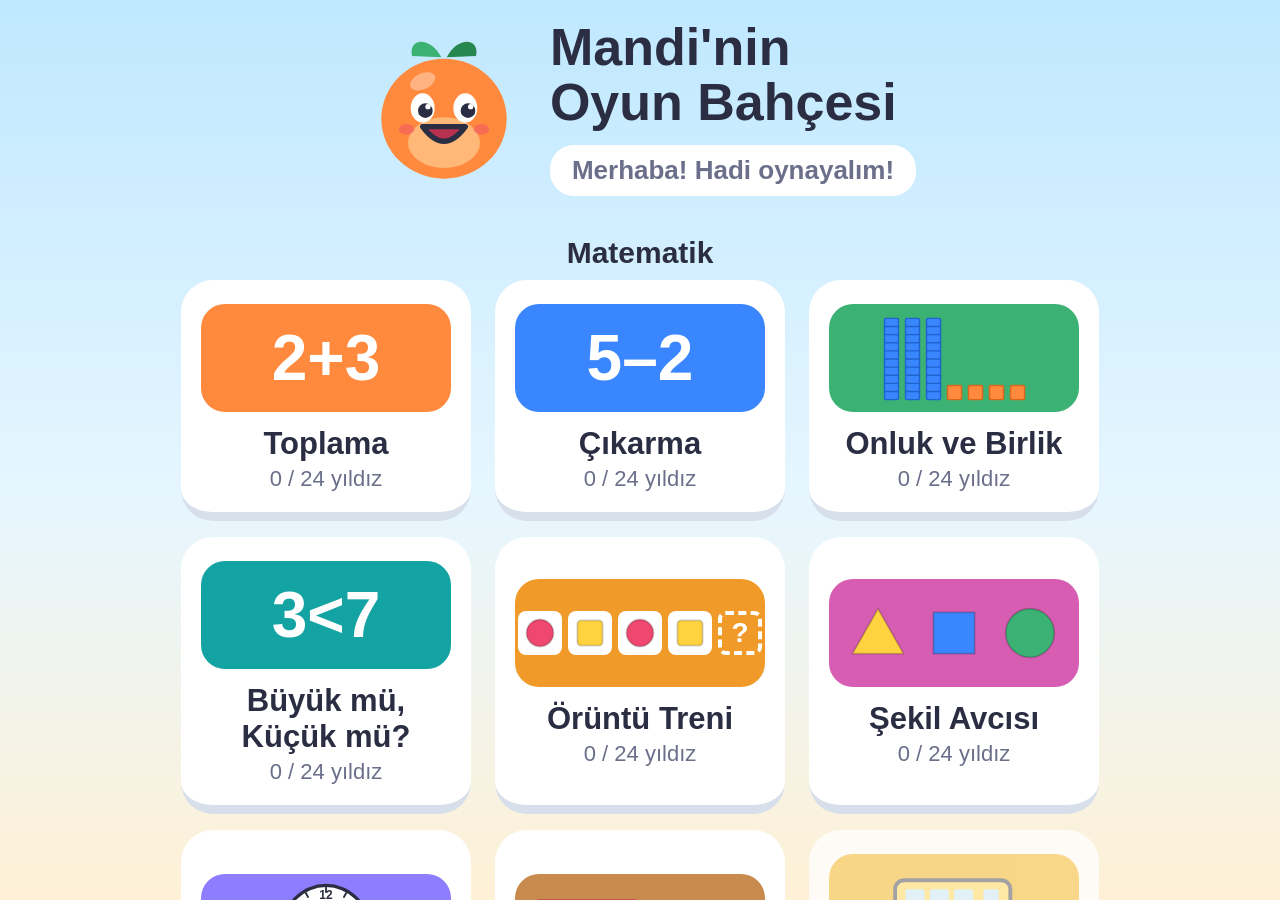
==== public/index.html @ 903254f0 "Mandi Otobüsü (bus.js, sonradan yüklenir): sürüş, bilet parası, yolcu sayma, para üstü; Bakkal 12 yı" ====
<!doctype html>
<html lang="tr" manifest="offline.appcache">
<head>
<meta charset="utf-8">
<script>
/* AppCache olaylarını en baştan kaydet (eski iPad/Android teşhisi için) */
(function () {
  var log = window.__acLog = [];
  var ac = window.applicationCache;
  if (!ac || !ac.addEventListener) return;
  var names = ['checking', 'noupdate', 'downloading', 'progress', 'cached', 'updateready', 'obsolete', 'error'];
  for (var i = 0; i < names.length; i++) {
    (function (n) {
      ac.addEventListener(n, function (e) {
        var last = log[log.length - 1];
        if (n === 'progress') {
          var t = 'progress ' + (e && e.loaded != null ? e.loaded + '/' + e.total : '');
          if (last && last.indexOf('progress') === 0) log[log.length - 1] = t; else log.push(t);
        } else {
          log.push(n + (n === 'error' && e && e.reason ? '(' + e.reason + ')' : ''));
        }
      });
    })(names[i]);
  }
})();
</script>
<meta name="viewport" content="width=device-width, initial-scale=1, maximum-scale=1, user-scalable=no">
<meta name="theme-color" content="#ff8a3d">
<meta name="mobile-web-app-capable" content="yes">
<title>Mandi'nin Oyun Bahçesi – 1. Sınıf Eğitici Oyunlar: Toplama, Çıkarma, Saat, Hece, Trafik</title>
<meta name="description" content="1. sınıf çocuklar için ücretsiz, reklamsız eğitici oyunlar: toplama, çıkarma, onluk ve birlik, sayı karşılaştırma, örüntüler, geometrik şekiller, saat, paralarımız, Hece Treni ile heceleme ve Trafik Kahramanı ile trafik güvenliği. Bir kez açın, internetsiz oynayın.">
<meta name="robots" content="index, follow, max-image-preview:large">
<link rel="canonical" href="https://mandi.etka.org/">
<link rel="manifest" href="manifest.json">
<link rel="icon" href="icons/icon-192.png">
<link rel="apple-touch-icon" href="icons/icon-192.png">
<meta name="apple-mobile-web-app-capable" content="yes">
<meta name="apple-mobile-web-app-title" content="Mandi">
<meta name="apple-mobile-web-app-status-bar-style" content="default">
<link rel="alternate" type="text/plain" title="LLM özeti" href="https://mandi.etka.org/llms.txt">

<meta property="og:type" content="website">
<meta property="og:locale" content="tr_TR">
<meta property="og:site_name" content="Mandi'nin Oyun Bahçesi">
<meta property="og:title" content="1. Sınıf Eğitici Oyunlar – Mandi'nin Oyun Bahçesi">
<meta property="og:description" content="Çocuklar nesneleri sayarak, onluk çubuklarla, saat ibrelerini çevirerek ve trene hece dizerek matematik, okuma ve trafik kurallarını öğreniyor. Ücretsiz, reklamsız, internetsiz.">
<meta property="og:url" content="https://mandi.etka.org/">
<meta property="og:image" content="https://mandi.etka.org/og.jpg">
<meta property="og:image:width" content="1200">
<meta property="og:image:height" content="630">
<meta property="og:image:alt" content="Mandi adlı mandalina karakteriyle toplama oyunu ekranı">
<meta name="twitter:card" content="summary_large_image">

<script type="application/ld+json">
{
  "@context": "https://schema.org",
  "@type": ["WebApplication", "LearningResource"],
  "name": "Mandi'nin Oyun Bahçesi – 1. Sınıf Eğitici Oyunlar",
  "alternateName": ["Mandi Toplama Oyunu", "Mandi Çıkarma Oyunu", "Mandi Onluk ve Birlik Oyunu", "Mandi Saat Okuma Oyunu", "Büyük mü Küçük mü", "Örüntü Treni", "Şekil Avcısı", "Bakkal Mandi", "Mandi Otobüsü", "Hece Treni", "Trafik Kahramanı"],
  "url": "https://mandi.etka.org/",
  "image": "https://mandi.etka.org/og.jpg",
  "description": "1. sınıf çocuklar için ücretsiz, reklamsız ve internetsiz çalışan eğitici oyunlar. Matematikte her biri 8 seviyeli sekiz oyun: 20'ye kadar toplama, 20'ye kadar onluk bozmadan çıkarma, 100'e kadar onluk ve birlik (basamak değeri), sayı karşılaştırma (çok-az, büyük-küçük, >, <, =), örüntüler ve ritmik sayma, geometrik şekiller (üçgen, kare, dikdörtgen, daire), tam/yarım saat okuma ve paralarımız (20 liraya kadar sayma, ödeme, para üstü): nesnelerle sayma, sayı doğrusu, onluk kutu, onluk çubukları, akrep ve yelkovanı çevirerek saat kurma. Türkçede Hece Treni: heceleri vagonlara dizerek kelime kurma, eksik heceyi bulma, hece sayma ve okuduğunu resimle eşleştirme. Mandi Otobüsü: otobüsü durağa sürüp bilet parası toplama, yolcu sayma ve para üstü verme. Hayat Bilgisinde Trafik Kahramanı: trafik ve yaya ışıkları, yaya geçidi, kaldırım, emniyet kemeri, kask ve trafik levhaları.",
  "inLanguage": "tr",
  "applicationCategory": "EducationalApplication",
  "applicationSubCategory": "Matematik",
  "operatingSystem": "Android, iOS, Windows, macOS, Linux (web tarayıcısı)",
  "browserRequirements": "Yeni cihazların neredeyse tamamında çalışır. Denenen eski cihazlar: iPad 3 (iOS 9.3.5 Safari, internetsiz dahil), Samsung Galaxy Tab 3 Lite (Android 4.2 Chrome)",
  "isAccessibleForFree": true,
  "offers": { "@type": "Offer", "price": "0", "priceCurrency": "TRY" },
  "learningResourceType": "Eğitsel oyun",
  "educationalLevel": "İlkokul 1. sınıf",
  "typicalAgeRange": "6-9",
  "teaches": ["Toplama işlemi", "20'ye kadar toplama", "Sayı doğrusunda toplama", "Onluk kutu ile toplama", "Eksik toplananı bulma", "Çıkarma işlemi", "20'ye kadar onluk bozmadan çıkarma", "Sayı doğrusunda geriye sayarak çıkarma", "Eksik çıkanı bulma", "100'e kadar sayılar", "Onluk ve birlik (basamak değeri)", "Onluk çubukları ve birlik küpleriyle sayı oluşturma", "Çokluk ve azlık karşılaştırma", "Büyük, küçük, eşit işaretleri (>, <, =)", "100'e kadar sayıları karşılaştırma", "Renk ve şekil örüntüleri", "Ritmik sayma (2'şer, 5'er, 10'ar)", "Sayı örüntüleri", "Üçgen, kare, dikdörtgen ve daireyi tanıma", "Köşe ve kenar sayma", "Nesnelerin şekillerini tanıma", "Paralarımızı tanıma ve sayma", "Alışverişte tam para ödeme", "Para üstü hesaplama", "Para üstünü sayarak verme", "Binen ve inen yolcularla toplama ve çıkarma", "Tam ve yarım saatleri okuma", "Akrep ve yelkovanla saat kurma", "Dijital ve analog saati eşleştirme", "Heceleme", "Hecelerden kelime oluşturma", "Kelimedeki hece sayısını bulma", "Okuduğunu resimle eşleştirme", "Trafik ışıklarının anlamı", "Yaya ışığı ve yaya geçidi", "Güvenli karşıya geçme (sola, sağa, sola bakma)", "Emniyet kemeri ve arka koltuk", "Bisiklette kask kullanımı", "Temel trafik levhaları"],
  "audience": { "@type": "EducationalAudience", "educationalRole": "student" },
  "featureList": ["İnternet olmadan çalışır", "Reklam yok", "Hesap ve kişisel veri gerekmez", "On oyunda 8'er seviye, yıldız ödülleri", "Nesnelere dokunarak sayma"]
}
</script>

<link rel="stylesheet" href="style.css">
</head>
<body>

<!-- Ortak SVG sembolleri -->
<svg width="0" height="0" style="position:absolute" aria-hidden="true">
  <defs>
    <symbol id="i-apple" viewBox="0 0 40 40">
      <path d="M20 11C12 5 2 10 4 22c2 12 10 16 16 13 6 3 14-1 16-13 2-12-8-17-16-11z" fill="currentColor"/>
      <path d="M20 11l2-8" stroke="#6b4226" stroke-width="2.6" stroke-linecap="round" fill="none"/>
      <path d="M22 6c4-4 9-3 10-1-4 3-8 3-10 1z" fill="#3bb273"/>
      <ellipse cx="12" cy="18" rx="3" ry="5" fill="#fff" opacity=".4"/>
    </symbol>
    <symbol id="i-star" viewBox="0 0 40 40">
      <path d="M20 3l5 11 12 1.5-9 8.5 2.5 12L20 30l-10.5 6 2.5-12-9-8.5L15 14z" fill="currentColor" stroke="rgba(0,0,0,.12)" stroke-width="1.5" stroke-linejoin="round"/>
      <ellipse cx="15" cy="17" rx="2.5" ry="4" fill="#fff" opacity=".45"/>
    </symbol>
    <symbol id="i-balloon" viewBox="0 0 40 40">
      <path d="M20 2C11 2 6 9 6 16c0 9 8 15 14 16 6-1 14-7 14-16 0-7-5-14-14-14z" fill="currentColor"/>
      <path d="M18 32l2 3 2-3z" fill="currentColor"/>
      <path d="M20 35c-2 2 2 3 0 5" stroke="#7a7a8c" stroke-width="1.5" fill="none"/>
      <ellipse cx="13" cy="12" rx="3" ry="5" fill="#fff" opacity=".45"/>
    </symbol>
    <symbol id="i-lock" viewBox="0 0 40 40">
      <rect x="9" y="18" width="22" height="17" rx="4" fill="currentColor"/>
      <path d="M14 18v-5a6 6 0 0 1 12 0v5" stroke="currentColor" stroke-width="4" fill="none"/>
    </symbol>
    <symbol id="i-back" viewBox="0 0 40 40">
      <path d="M24 9L12 20l12 11" stroke="currentColor" stroke-width="5" stroke-linecap="round" stroke-linejoin="round" fill="none"/>
    </symbol>
    <symbol id="i-sound" viewBox="0 0 40 40">
      <path d="M7 15h6l9-7v24l-9-7H7z" fill="currentColor"/>
      <path class="waves" d="M27 14c3 3 3 9 0 12M31 10c5 5 5 15 0 20" stroke="currentColor" stroke-width="3" stroke-linecap="round" fill="none"/>
    </symbol>
    <symbol id="i-rod" viewBox="0 0 24 120">
      <rect x="1" y="1" width="22" height="118" rx="3" fill="#1f63cf"/>
      <g fill="#3a86ff">
        <rect x="3" y="3" width="18" height="9.6" rx="1.5"/><rect x="3" y="14.6" width="18" height="9.6" rx="1.5"/>
        <rect x="3" y="26.2" width="18" height="9.6" rx="1.5"/><rect x="3" y="37.8" width="18" height="9.6" rx="1.5"/>
        <rect x="3" y="49.4" width="18" height="9.6" rx="1.5"/><rect x="3" y="61" width="18" height="9.6" rx="1.5"/>
        <rect x="3" y="72.6" width="18" height="9.6" rx="1.5"/><rect x="3" y="84.2" width="18" height="9.6" rx="1.5"/>
        <rect x="3" y="95.8" width="18" height="9.6" rx="1.5"/><rect x="3" y="107.4" width="18" height="9.6" rx="1.5"/>
      </g>
    </symbol>
    <symbol id="i-cube" viewBox="0 0 24 24">
      <rect x="1" y="1" width="22" height="22" rx="3" fill="#d9661c"/>
      <rect x="3" y="3" width="18" height="18" rx="2" fill="#ff8a3d"/>
    </symbol>
    <symbol id="i-frog" viewBox="0 0 40 40">
      <ellipse cx="20" cy="25" rx="15" ry="12" fill="#3bb273"/>
      <circle cx="12" cy="13" r="6" fill="#3bb273"/><circle cx="28" cy="13" r="6" fill="#3bb273"/>
      <circle cx="12" cy="13" r="3.6" fill="#fff"/><circle cx="28" cy="13" r="3.6" fill="#fff"/>
      <circle cx="13" cy="14" r="1.8" fill="#2b2d42"/><circle cx="29" cy="14" r="1.8" fill="#2b2d42"/>
      <path d="M13 27q7 5 14 0" stroke="#1f6e45" stroke-width="2.2" fill="none" stroke-linecap="round"/>
      <ellipse cx="20" cy="31" rx="9" ry="4" fill="#8be0ae"/>
    </symbol>
  </defs>
</svg>

<div id="app">

  <!-- ANA SAYFA -->
  <section id="s-home" class="screen">
    <div class="home-inner">
    <div class="home-top">
      <div class="home-mascot" id="home-mascot"></div>
      <div class="home-title">
        <h1>Mandi'nin<br>Oyun Bahçesi</h1>
        <p class="bubble-lite" id="home-hello">Merhaba! Hadi oynayalım!</p>
      </div>
    </div>
    <div id="subjects"></div>
    <footer class="home-foot">
      <p class="offline" id="offline-status"></p>
      <button class="parent-link" data-go="about">Ebeveyn ve öğretmenler için</button>
      <button class="ver" id="ver" aria-label="Sürüm ve güncelleme"></button>
    </footer>
    </div>
  </section>

  <!-- EBEVEYN VE ÖĞRETMENLER İÇİN (arama motorları da bu metni okur) -->
  <section id="s-about" class="screen">
    <header class="bar">
      <button class="icon-btn" data-go="home" aria-label="Geri"><svg><use xlink:href="#i-back"/></svg></button>
      <h2>Ebeveyn ve öğretmenler için</h2>
      <span class="bar-space"></span>
    </header>
    <div class="about">
      <article>
        <h2>1. sınıf için eğitici oyunlar: ücretsiz, reklamsız, internetsiz</h2>
        <p><strong>Mandi'nin Oyun Bahçesi</strong>, 6-9 yaş çocuklar için öğrenmeyi oyunlaştıran bir oyun bahçesidir. Matematik bölümündeki sekiz oyun 1. sınıfın temel konularını adım adım çalıştırır: 20'ye kadar <strong>toplama</strong> ve <strong>çıkarma</strong>, 100'e kadar <strong>onluk ve birlik</strong>, sayıları <strong>karşılaştırma</strong>, <strong>örüntüler</strong> ve ritmik sayma, <strong>geometrik şekiller</strong>, tam ve yarım <strong>saat</strong> okuma ve <strong>paralarımız</strong>. Bakkal Mandi'de yıldız toplayan çocuklar için <strong>Mandi Otobüsü</strong> açılır: otobüsü durağa sürer, bilet parası toplar, yolcuları sayar ve para üstü verir. Türkçe bölümündeki <strong>Hece Treni</strong> ilk okuma-yazma dönemindeki heceleme becerisini çalıştırır. Hayat Bilgisi bölümündeki <strong>Trafik Kahramanı</strong> trafikte güvenliği öğretir. Yeni oyunlar eklenmeye devam ediyor. Rehber karakter Mandi adında bir mandalinadır: doğru cevapta sevinir, yanlış cevapta çocukla birlikte sayar.</p>

        <h2>Nasıl oynanır?</h2>
        <p>Her seviye 8 sorudan oluşur. Çocuk üç büyük cevaptan birine dokunur. Nesnelere dokunarak tek tek sayabilir; yanlış cevapta Mandi nesneleri birlikte numaralar. Seviye sonunda 1-3 yıldız kazanılır ve bir sonraki seviye açılır. Süre baskısı yoktur.</p>

        <h2>İnternetsiz nasıl kullanılır?</h2>
        <ol>
          <li>Tablet veya telefon internete bağlıyken <strong>mandi.etka.org</strong> adresini açın (Android'de Chrome, iPad/iPhone'da Safari).</li>
          <li>Tarayıcı menüsünden <strong>Ana ekrana ekle</strong>'yi seçin (Safari'de Paylaş düğmesi). Ana ekrandaki simgeyi internet varken bir kez açın.</li>
          <li>Ana sayfanın altında "İnternetsiz oynanabilir" yazısı görününce internet bağlantısı artık gerekmez.</li>
        </ol>

        <h2>Hangi cihazlarda çalışır?</h2>
        <p>Yeni tablet, telefon ve bilgisayarların neredeyse tamamında tarayıcıdan çalışır; kurulum dosyası veya uygulama mağazası gerekmez. Eski tabletler de düşünülerek yapıldı. Denenen eski cihazlar:</p>
        <ul>
          <li><strong>iPad 3</strong> (iOS 9.3.5, Safari): internetsiz kullanım dahil çalışıyor.</li>
          <li><strong>Samsung Galaxy Tab 3 Lite</strong> (SM-T110, Android 4.2, Chrome).</li>
        </ul>
        <p>Not: Safari'de <strong>Gizli (Private) modda</strong> ya da çerezler tamamen engelliyken internetsiz kullanım ve yıldız kaydı çalışmaz; normal modda açın.</p>

        <h2>Öğretmenler için: sınıfta kullanım</h2>
        <p>Oyun akıllı tahtada, sınıf tabletlerinde veya öğrencilerin evdeki cihazlarında açılabilir; kurulum, hesap ya da öğrenci bilgisi gerekmez. Bir kez açıldıktan sonra okul internetinin kesik olduğu anlarda da çalışır. Her cihaz kendi ilerlemesini ayrı tutar. Seviyeler sırayla açıldığı için her oyun, konuyu somuttan (nesneler, onluk kutu, onluk çubukları) soyuta (yalnızca sayılar) doğru ilerleyen bir pekiştirme etkinliği olarak kullanılabilir.</p>

        <h2>Gizlilik</h2>
        <p>Reklam, üyelik, uygulama içi satın alma ve takip kodu yoktur. Kişisel veri toplanmaz; yalnızca kazanılan yıldızlar cihazın kendi tarayıcısında saklanır.</p>

        <h2 class="about-sep">Oyunlar ve seviyeler</h2>
        <p>Her oyun 8 seviyeden oluşur; seviyeler sırayla açılır.</p>

        <h3>Toplama oyunu: 8 seviye</h3>
        <ol>
          <li><strong>5'e kadar toplama:</strong> elma, yıldız ve balonları sayarak.</li>
          <li><strong>10'a kadar toplama:</strong> nesneler beşli sıralarla gösterilir, göz grupları hemen tanır.</li>
          <li><strong>Sayı doğrusu:</strong> kurbağa sayı doğrusunda ileri zıplar, her zıplama +1'dir.</li>
          <li><strong>Onluk kutu (onluk çerçeve):</strong> iki renkli pullarla 10'a kadar toplama.</li>
          <li><strong>Sayılarla toplama:</strong> görsel destek olmadan 10'a kadar.</li>
          <li><strong>Gizli sayı:</strong> eksik toplananı bulma, örneğin 3 + ? = 7.</li>
          <li><strong>20'ye kadar toplama:</strong> iki onluk kutu ile "önce 10'u tamamla" stratejisi.</li>
          <li><strong>Şampiyon:</strong> 20'ye kadar karışık sorular.</li>
        </ol>

        <h3>Çıkarma oyunu: 8 seviye</h3>
        <ol>
          <li><strong>5'ten çıkarma:</strong> nesnelerin bir kısmı çizilir, çocuk kalanları sayar.</li>
          <li><strong>10'dan çıkarma:</strong> aynı yöntemle 10'a kadar.</li>
          <li><strong>Sayı doğrusu:</strong> kurbağa geriye zıplar, her zıplama –1'dir.</li>
          <li><strong>Onluk kutu:</strong> pullar tek tek silinir, kalanlar sayılır.</li>
          <li><strong>Sayılarla çıkarma:</strong> görsel destek olmadan 10'a kadar.</li>
          <li><strong>Gizli sayı:</strong> eksik çıkanı bulma, örneğin 8 – ? = 5.</li>
          <li><strong>20'ye kadar çıkarma:</strong> iki onluk kutu ile onluk bozmadan (ör. 17 – 4).</li>
          <li><strong>Şampiyon:</strong> 20'ye kadar karışık sorular.</li>
        </ol>

        <h3>Onluk ve Birlik oyunu: 8 seviye</h3>
        <ol>
          <li><strong>Onluk nedir?</strong> 1 onluk çubuk ve birlik küplerle 11-19 arası sayılar.</li>
          <li><strong>Onlukları say:</strong> çubuklarla 10, 20, 30... 90.</li>
          <li><strong>Sayıyı oku:</strong> çubuk ve küplere bakarak 50'ye kadar sayıları bulma.</li>
          <li><strong>Sayıyı kur:</strong> +10 ve +1 düğmeleriyle istenen sayıyı oluşturma (30'a kadar). 10 küp birleşince 1 onluk olur.</li>
          <li><strong>Kaç onluk?</strong> Bir sayıda kaç onluk, kaç birlik olduğunu bulma (ör. 47'de 4 onluk, 7 birlik).</li>
          <li><strong>Sayıyı oku:</strong> 99'a kadar.</li>
          <li><strong>Sayıyı kur:</strong> 99'a kadar.</li>
          <li><strong>Şampiyon:</strong> karışık sorular.</li>
        </ol>

        <h3>Büyük mü, Küçük mü?: 8 seviye</h3>
        <ol>
          <li><strong>Çok olan:</strong> iki tabaktan daha çok nesne olanı seçme.</li>
          <li><strong>Az olan:</strong> daha az nesne olanı seçme.</li>
          <li><strong>Timsah:</strong> nesneleri sayıp &gt;, &lt;, = işaretini seçme (10'a kadar).</li>
          <li><strong>Sayılarla:</strong> 20'ye kadar sayıları karşılaştırma.</li>
          <li><strong>Eşit mi?</strong> eşit sayıların daha sık geldiği sorular.</li>
          <li><strong>Büyük sayılar:</strong> 99'a kadar; 47-74 gibi ters basamaklı ve 63-68 gibi aynı onluklu sayılar.</li>
          <li><strong>En büyük, en küçük:</strong> üç sayıdan en büyüğünü ya da en küçüğünü bulma.</li>
          <li><strong>Şampiyon:</strong> hepsi karışık.</li>
        </ol>
        <p>İşaretler "timsah ağzı" ile öğretilir: timsahın ağzı her zaman büyük sayıya açılır, sivri ucu küçük sayıyı gösterir. Yanlışta Mandi nesneleri her tabakta ayrı ayrı sayar.</p>

        <h3>Örüntü Treni: 8 seviye</h3>
        <ol>
          <li><strong>Renkler:</strong> kırmızı-mavi gibi iki renkli örüntüde sıradaki vagonu bulma.</li>
          <li><strong>Renk dizisi:</strong> AAB, ABB, ABC türü renk örüntüleri.</li>
          <li><strong>Şekiller:</strong> daire, kare, üçgen, yıldız, kalp örüntüleri.</li>
          <li><strong>Renk ve şekil:</strong> hem rengin hem şeklin değiştiği, dikkat gerektiren örüntüler.</li>
          <li><strong>Eksik vagon:</strong> örüntünün ortasındaki eksik parçayı bulma.</li>
          <li><strong>Ritmik sayma:</strong> 2'şer, 5'er, 10'ar ileri sayma.</li>
          <li><strong>İleri geri:</strong> artan ve azalan sayı örüntüleri, ortada eksik sayı.</li>
          <li><strong>Şampiyon:</strong> hepsi karışık.</li>
        </ol>
        <p>Yanlışta tekrar eden kısım renkli bantlarla gösterilir; sayılarda her vagonun üstüne +2, +5 gibi adım yazılır.</p>

        <h3>Şekil Avcısı: 8 seviye</h3>
        <ol>
          <li><strong>Şekli bul:</strong> adı yazılan şekli (üçgen, kare, dikdörtgen, daire) seçme.</li>
          <li><strong>Adı ne?</strong> gösterilen şeklin adını seçme.</li>
          <li><strong>Hangisi farklı?</strong> döndürülmüş ve farklı boyuttaki şekiller arasından farklı olanı bulma.</li>
          <li><strong>Kaç köşe?</strong> üçgen, kare ve dikdörtgenin köşelerini sayma.</li>
          <li><strong>Kaç kenar?</strong> kenarları sayma.</li>
          <li><strong>Şekil say:</strong> karışık şekiller içinde bir türü sayma.</li>
          <li><strong>Etrafımızda:</strong> kapı, saat, pizza dilimi, pencere gibi nesnelerin hangi şekle benzediğini bulma.</li>
          <li><strong>Şampiyon:</strong> hepsi karışık.</li>
        </ol>
        <p>Şekiller farklı yön ve boyutlarda gelir; çocuk şeklin dönse de aynı kaldığını öğrenir. Yanlışta köşeler ve kenarlar numaralanır, sayılan şekiller parlatılır.</p>

        <h3>Saat oyunu: 8 seviye</h3>
        <ol>
          <li><strong>Tam saat:</strong> analog saati okuma (saat 3, saat 8...).</li>
          <li><strong>Tam saat kur:</strong> kırmızı akrebi sürükleyerek istenen saati gösterme.</li>
          <li><strong>Buçuk:</strong> yarım saatleri okuma; en sık hata olan "akrebin geçtiği sayı" şıklarda yer alır.</li>
          <li><strong>Dijital saat:</strong> dijital saatle aynı zamanı gösteren analog saati bulma.</li>
          <li><strong>Buçuk kur:</strong> akrep ve yelkovanı birlikte kurma.</li>
          <li><strong>Karışık:</strong> tam ve yarım saatler.</li>
          <li><strong>Kaç saat sonra?</strong> 1-3 saat sonrasını bulma.</li>
          <li><strong>Şampiyon:</strong> hepsi karışık.</li>
        </ol>
        <p>Kısa kırmızı ibre akrep, uzun mavi ibre yelkovandır. Yanlış cevapta Mandi doğru sayıları sarıyla işaretler.</p>

        <h3>Bakkal Mandi: 8 seviye</h3>
        <ol>
          <li><strong>Kaç lira?</strong> 1 liraları sayma.</li>
          <li><strong>5 ve 1:</strong> 5 liralık ve 1 liralarla 10'a kadar sayma.</li>
          <li><strong>Kumbara:</strong> 10, 5 ve 1 liralarla 20'ye kadar sayma.</li>
          <li><strong>Öde:</strong> ürünün fiyatını tam parayla ödeme (10 liraya kadar).</li>
          <li><strong>Neyi alabilirim?</strong> Cebindeki paranın yettiği ürünü seçme.</li>
          <li><strong>Öde:</strong> 20 liraya kadar, 20 liralık dahil.</li>
          <li><strong>Para üstü:</strong> 10 ya da 20 lirayla ödeyince kalanı bulma.</li>
          <li><strong>Şampiyon:</strong> hepsi karışık.</li>
        </ol>
        <p>Paralar gerçek banknotların kopyası değil, renkleri benzeyen sade çizimlerdir. Yanlışta Mandi paraları ara toplamlarla sayar, fazla ya da eksik ödemeyi söyler.</p>

        <h3>Mandi Otobüsü: 3 seviye</h3>
        <p>Bakkal Mandi'de 12 yıldız toplanınca açılır. Çocuk Gaz ve Fren düğmeleriyle otobüsü durağa sürer; durakta oyun durur, süre baskısı yoktur. Her seferde 4 durak ve 8 görev vardır.</p>
        <ol>
          <li><strong>İlk sefer:</strong> yolcuların verdiği bilet parasını sayma (10 liraya kadar).</li>
          <li><strong>Yolcu say:</strong> binen ve inen yolcularla "kaç kişi oldu, kaç kişi kaldı?" (10 koltuk) ve bilet parası.</li>
          <li><strong>Para üstü:</strong> 5 ya da 10 lira veren yolcuya 1 ve 5 liralarla para üstünü sayarak verme.</li>
        </ol>
        <p>Durağı geçerse otobüs geri gelir; kaza ya da ceza yoktur. Bu oyun ana sayfa açıldıktan sonra arka planda yüklenir; internetsiz de çalışır.</p>

        <h3>Hece Treni: 8 seviye</h3>
        <ol>
          <li><strong>Resmi bul:</strong> hecelerine ayrılmış kelimeyi (ka-le) okuyup doğru resmi seçme.</li>
          <li><strong>Treni kur:</strong> resimdeki kelimenin hecelerini sırayla vagonlara dizme (2 hece).</li>
          <li><strong>Eksik hece:</strong> trende eksik kalan vagonun hecesini bulma.</li>
          <li><strong>Kaç hece?</strong> Kelimeyi heceleyip hece sayısını bulma (1-4 hece).</li>
          <li><strong>Resmi bul:</strong> bu kez kelime bütün yazılır; okuyup resmi bulma.</li>
          <li><strong>Treni kur:</strong> 3-4 heceli kelimeler (a-ra-ba, kap-lum-ba-ğa).</li>
          <li><strong>Uzun tren:</strong> daha çok yanıltıcı vagonla kelime kurma.</li>
          <li><strong>Şampiyon:</strong> hepsi karışık.</li>
        </ol>
        <p>Oyun sessizdir; çocuk heceleri kendisi okur. Yanlışta yanlış vagonlar boşalır ve doğru hece sarıyla gösterilir. 37 resimli kelime vardır.</p>

        <h3>Trafik Kahramanı: 8 seviye</h3>
        <p>1. sınıf Hayat Bilgisi "trafikte güvenlik" konusu.</p>
        <ol>
          <li><strong>Trafik ışığı:</strong> kırmızı, sarı ve yeşil ışıkta araçlar ne yapar?</li>
          <li><strong>Yaya ışığı:</strong> beklemek mi, bakıp yürüyerek geçmek mi?</li>
          <li><strong>Doğru mu?</strong> Sokaktaki bir resme bakıp davranışın doğru ya da yanlış olduğuna karar verme (yaya geçidi, kaldırım, yolda top oynamak).</li>
          <li><strong>Karşıya geçiş:</strong> kısa sorular (nereden geçeriz, önce nereye bakarız, servisten nasıl ineriz).</li>
          <li><strong>Levhalar:</strong> yaya geçidi, okul geçidi, dur, bisiklet yolu, ışıklı kavşak ve girilmez levhaları.</li>
          <li><strong>Hangisi güvenli?</strong> Üç resimden güvenli davranışı seçme.</li>
          <li><strong>Arabada:</strong> emniyet kemeri, arka koltuk ve bisiklette kask.</li>
          <li><strong>Şampiyon:</strong> hepsi karışık.</li>
        </ol>
        <p>Her cevaptan sonra kısa bir açıklama cümlesi gösterilir; çocuk kuralı nedeniyle birlikte öğrenir.</p>

        <p class="about-cta"><button class="btn btn-go" data-go="home">Oyunlara git</button></p>
      </article>
    </div>
  </section>

  <!-- SEVİYE SEÇİMİ -->
  <section id="s-levels" class="screen">
    <header class="bar">
      <button class="icon-btn" data-go="home" aria-label="Geri"><svg><use xlink:href="#i-back"/></svg></button>
      <h2 id="levels-title">Toplama</h2>
      <div class="bar-stars"><svg class="mini-star"><use xlink:href="#i-star"/></svg><span id="total-stars">0</span></div>
    </header>
    <div class="levels" id="levels"></div>
  </section>

  <!-- OYUN -->
  <section id="s-play" class="screen">
    <header class="bar">
      <button class="icon-btn" data-go="levels" aria-label="Geri"><svg><use xlink:href="#i-back"/></svg></button>
      <div class="dots" id="dots"></div>
      <button class="icon-btn" id="sound-btn" aria-label="Ses"><svg><use xlink:href="#i-sound"/></svg></button>
    </header>
    <div class="stage" id="stage"></div>
    <div class="choices" id="choices"></div>
    <div class="play-mascot">
      <div class="bubble" id="bubble"></div>
      <div class="masc-wrap" id="play-mascot"></div>
    </div>
    <div class="streak" id="streak"></div>
  </section>

  <!-- SONUÇ -->
  <section id="s-result" class="screen">
    <div class="result-card">
      <div class="result-mascot" id="result-mascot"></div>
      <h2 id="result-title">Harika!</h2>
      <div class="big-stars" id="big-stars"></div>
      <p id="result-text"></p>
      <div class="result-btns">
        <button class="btn btn-soft" id="btn-again">Tekrar</button>
        <button class="btn btn-go" id="btn-next">Devam</button>
      </div>
    </div>
  </section>

</div>

<div id="fx"></div>

<script src="app.js"></script>
</body>
</html>
---- public/style.css ----
/* Hedef: Samsung SM-T110 (Android 4.2, Chrome <= 71, 1024x600, 1 GB RAM).
   Kurallar: flex "gap" yok (Chrome 84+), clamp()/min()/aspect-ratio yok,
   animasyonlar yalnızca transform + opacity, animasyonlu gölge/blur yok. */

/* Renkler doğrudan yazıldı: Galaxy Tab 3 Lite'taki eski Chrome CSS değişkenlerini desteklemiyor. */

* { box-sizing: border-box; margin: 0; padding: 0; }

html, body {
  height: 100%;
  overflow: hidden;
  font-family: Roboto, "Helvetica Neue", Arial, sans-serif;
  color: #2b2d42;
  background: #bfe8ff;
  -webkit-user-select: none;
  user-select: none;
  -webkit-tap-highlight-color: rgba(0,0,0,0);
  -webkit-touch-callout: none;
  -webkit-text-size-adjust: 100%;
}

body {
  background: #bfe8ff;
  background: -webkit-linear-gradient(top, #bfe8ff 0%, #e6f6ff 55%, #fff1d6 100%);
  background: linear-gradient(to bottom, #bfe8ff 0%, #e6f6ff 55%, #fff1d6 100%);
}

button {
  font: inherit;
  color: inherit;
  border: 0;
  background: none;
  cursor: pointer;
  touch-action: manipulation;
  outline: none;
}

svg { display: block; }

#app { position: absolute; left: 0; top: 0; right: 0; bottom: 0; }

/* ---------- Ekranlar ---------- */
.screen {
  position: absolute; left: 0; top: 0; right: 0; bottom: 0;
  display: none;
  -webkit-flex-direction: column; flex-direction: column;
}
.screen.active {
  display: -webkit-flex; display: flex;
  -webkit-animation: screenIn .28s ease-out; animation: screenIn .28s ease-out;
}
@-webkit-keyframes screenIn { from { opacity: 0; -webkit-transform: translateY(1.2rem); } to { opacity: 1; -webkit-transform: none; } }
@keyframes screenIn { from { opacity: 0; transform: translateY(1.2rem); } to { opacity: 1; transform: none; } }

/* ---------- Ortak üst çubuk ---------- */
.bar {
  height: 4rem;
  -webkit-flex: none; flex: none;
  display: -webkit-flex; display: flex;
  -webkit-align-items: center; align-items: center;
  -webkit-justify-content: space-between; justify-content: space-between;
  padding: 0 1rem;
}
.bar h2 { font-size: 1.9rem; font-weight: 900; }
.icon-btn {
  width: 3.2rem; height: 3.2rem;
  border-radius: 50%;
  background: #ffffff;
  color: #2b2d42;
  border-bottom: .25rem solid #cfd8e3;
  display: -webkit-flex; display: flex;
  -webkit-align-items: center; align-items: center;
  -webkit-justify-content: center; justify-content: center;
}
.icon-btn svg { width: 1.8rem; height: 1.8rem; }
.icon-btn:active { -webkit-transform: translateY(.2rem); transform: translateY(.2rem); border-bottom-width: .05rem; }
.icon-btn.muted { color: #b5bccb; }
.icon-btn.muted .waves { display: none; }

.bar-stars {
  min-width: 3.2rem; height: 3.2rem;
  padding: 0 1rem;
  border-radius: 1.6rem;
  background: #ffffff;
  border-bottom: .25rem solid #cfd8e3;
  display: -webkit-flex; display: flex;
  -webkit-align-items: center; align-items: center;
  font-size: 1.5rem; font-weight: 900;
}
.mini-star { width: 1.7rem; height: 1.7rem; color: #ffd23f; margin-right: .4rem; }

/* ---------- Butonlar ---------- */
.btn {
  font-size: 1.6rem; font-weight: 900;
  padding: .8rem 2.2rem;
  border-radius: 2rem;
  color: #fff;
  margin: 0 .6rem;
}
.btn:active { -webkit-transform: translateY(.25rem); transform: translateY(.25rem); border-bottom-width: .1rem; }
.btn-go { background: #3bb273; border-bottom: .35rem solid #26874f; }
.btn-soft { background: #3a86ff; border-bottom: .35rem solid #1f63cf; }

/* ---------- Maskot ---------- */
.masc { width: 100%; height: 100%; overflow: visible; }
.masc .m-eye { -webkit-transform-origin: center; transform-origin: center; transform-box: fill-box;
  -webkit-animation: blink 4.2s infinite; animation: blink 4.2s infinite; }
@-webkit-keyframes blink { 0%, 94%, 100% { -webkit-transform: scaleY(1); } 97% { -webkit-transform: scaleY(.1); } }
@keyframes blink { 0%, 94%, 100% { transform: scaleY(1); } 97% { transform: scaleY(.1); } }

.masc-wrap { width: 100%; height: 100%; }
.masc-wrap.idle { -webkit-animation: idle 2.6s ease-in-out infinite; animation: idle 2.6s ease-in-out infinite; }
@-webkit-keyframes idle { 0%,100% { -webkit-transform: translateY(0); } 50% { -webkit-transform: translateY(-.35rem); } }
@keyframes idle { 0%,100% { transform: translateY(0); } 50% { transform: translateY(-.35rem); } }
.masc-wrap.happy { -webkit-animation: hop .55s ease-out 2; animation: hop .55s ease-out 2; }
@-webkit-keyframes hop { 0%,100% { -webkit-transform: translateY(0) scale(1,1); } 30% { -webkit-transform: translateY(-1.6rem) scale(.95,1.06); } 60% { -webkit-transform: translateY(0) scale(1.08,.92); } }
@keyframes hop { 0%,100% { transform: translateY(0) scale(1,1); } 30% { transform: translateY(-1.6rem) scale(.95,1.06); } 60% { transform: translateY(0) scale(1.08,.92); } }
.masc-wrap.sad { -webkit-animation: wobble .5s ease-in-out; animation: wobble .5s ease-in-out; }
@-webkit-keyframes wobble { 0%,100% { -webkit-transform: rotate(0); } 25% { -webkit-transform: rotate(-8deg); } 75% { -webkit-transform: rotate(8deg); } }
@keyframes wobble { 0%,100% { transform: rotate(0); } 25% { transform: rotate(-8deg); } 75% { transform: rotate(8deg); } }

/* ---------- Ana sayfa ---------- */
#s-home { overflow-y: auto; -webkit-overflow-scrolling: touch; }
.home-inner { margin: auto; padding: 1rem 1rem .6rem; text-align: center; }
.home-top {
  -webkit-justify-content: center; justify-content: center;
  display: -webkit-flex; display: flex;
  -webkit-align-items: center; align-items: center;
  margin-bottom: 2rem;
}
.home-mascot { width: 8rem; height: 8rem; margin-right: 1.3rem; }
.home-title { text-align: left; }
.home-title h1 { font-size: 2.6rem; line-height: 1.05; font-weight: 900; color: #2b2d42; }
.bubble-lite {
  display: inline-block;
  margin-top: .8rem;
  background: #ffffff;
  border-radius: 1.2rem;
  padding: .5rem 1.1rem;
  font-size: 1.3rem; font-weight: 700; color: #6b6f8a;
}
.subject { margin-bottom: 1rem; }
.subject-title { font-size: 1.5rem; font-weight: 900; color: #2b2d42; margin: 0 0 .5rem; }
.games { display: -webkit-flex; display: flex; -webkit-flex-wrap: wrap; flex-wrap: wrap; -webkit-justify-content: center; justify-content: center; }
.soon { display: inline-block; background: rgba(255,255,255,.6); border-radius: 1.2rem; padding: .6rem 1.2rem; font-size: 1.1rem; font-weight: 700; color: #6b6f8a; }
.game-card {
  width: 14.5rem;
  margin: 0 .6rem .8rem;
  border-radius: 1.6rem;
  background: #ffffff;
  border-bottom: .45rem solid #d7dfea;
  padding: 1.2rem 1rem 1rem;
  text-align: center;
}
.game-card:active { -webkit-transform: translateY(.3rem) scale(.98); transform: translateY(.3rem) scale(.98); border-bottom-width: .15rem; }
.game-icon {
  height: 5.4rem;
  overflow: hidden;
  border-radius: 1.2rem;
  background: #ff8a3d;
  color: #fff;
  font-size: 3.2rem; font-weight: 900;
  line-height: 5.4rem;
  margin-bottom: .7rem;
}
.game-card h3 { font-size: 1.55rem; font-weight: 900; }
.game-icon .pv-ico { display: -webkit-flex; display: flex; -webkit-justify-content: center; justify-content: center; -webkit-align-items: flex-end; align-items: flex-end; height: 100%; padding-bottom: .55rem; }
.game-icon .pv-ico svg { width: .85rem; height: 4.2rem; margin: 0 .1rem; }
.game-icon .pv-ico svg.c { width: .85rem; height: .85rem; }
.game-card p { font-size: 1.1rem; color: #6b6f8a; margin-top: .2rem; }
.home-foot { margin-top: .6rem; text-align: center; }
.offline { font-size: .95rem; color: #6b6f8a; min-height: 1.2rem; margin-bottom: .3rem; }

/* ---------- Seviyeler ---------- */
.levels {
  -webkit-flex: 1; flex: 1;
  display: -webkit-flex; display: flex;
  -webkit-flex-wrap: wrap; flex-wrap: wrap;
  -webkit-align-content: center; align-content: center;
  -webkit-justify-content: center; justify-content: center;
  padding: 0 1rem 1rem;
}
.lvl {
  width: 13.5rem; height: 12rem;
  margin: .6rem;
  border-radius: 1.5rem;
  background: #ffffff;
  border-bottom: .45rem solid #d7dfea;
  display: -webkit-flex; display: flex;
  -webkit-flex-direction: column; flex-direction: column;
  -webkit-align-items: center; align-items: center;
  -webkit-justify-content: center; justify-content: center;
  position: relative;
}
.lvl:active { -webkit-transform: translateY(.3rem); transform: translateY(.3rem); border-bottom-width: .15rem; }
.lvl-num {
  width: 4.2rem; height: 4.2rem; border-radius: 50%;
  color: #fff; font-size: 2.3rem; font-weight: 900; line-height: 4.2rem; text-align: center;
  margin-bottom: .5rem;
}
.lvl-name { font-size: 1.25rem; font-weight: 900; }
.lvl-sub { font-size: 1rem; color: #6b6f8a; margin-top: .1rem; }
.lvl-stars { display: -webkit-flex; display: flex; margin-top: .5rem; }
.lvl-stars svg { width: 1.6rem; height: 1.6rem; color: #e3e7ef; margin: 0 .1rem; }
.lvl-stars svg.on { color: #ffd23f; }
.lvl.locked { background: #eef1f6; border-bottom-color: #d7dde7; }
.lvl.locked .lvl-num { background: #c5ccd8 !important; }
.lvl.locked .lvl-num svg { width: 2.2rem; height: 2.2rem; margin: 1rem auto 0; color: #fff; }
.lvl.locked .lvl-name, .lvl.locked .lvl-sub { color: #a7aebd; }
.lvl.shakeit { -webkit-animation: shake .4s; animation: shake .4s; }
.lvl.current { -webkit-animation: nudge 1.6s ease-in-out infinite; animation: nudge 1.6s ease-in-out infinite; }
@-webkit-keyframes nudge { 0%,100% { -webkit-transform: scale(1); } 50% { -webkit-transform: scale(1.05); } }
@keyframes nudge { 0%,100% { transform: scale(1); } 50% { transform: scale(1.05); } }

/* ---------- Oyun ---------- */
.dots { display: -webkit-flex; display: flex; -webkit-align-items: center; align-items: center; }
.dot {
  width: 1.4rem; height: 1.4rem; border-radius: 50%;
  background: rgba(255,255,255,.75);
  margin: 0 .3rem;
  -webkit-transition: -webkit-transform .25s; transition: transform .25s;
}
.dot.now { background: #fff; -webkit-transform: scale(1.45); transform: scale(1.45); border: .2rem solid #ff8a3d; }
.dot.ok { background: #3bb273; }
.dot.meh { background: #ffd23f; }

.stage {
  -webkit-flex: 1; flex: 1;
  display: -webkit-flex; display: flex;
  -webkit-flex-direction: column; flex-direction: column;
  -webkit-align-items: center; align-items: center;
  -webkit-justify-content: center; justify-content: center;
  padding: 0 1rem 0 12rem;
  min-height: 0;
}
.stage.out { opacity: 0; -webkit-transform: translateX(-2rem); transform: translateX(-2rem);
  -webkit-transition: opacity .16s, -webkit-transform .16s; transition: opacity .16s, transform .16s; }
.stage.in { -webkit-animation: qIn .3s ease-out; animation: qIn .3s ease-out; }
@-webkit-keyframes qIn { from { opacity: 0; -webkit-transform: translateX(2.5rem); } to { opacity: 1; -webkit-transform: none; } }
@keyframes qIn { from { opacity: 0; transform: translateX(2.5rem); } to { opacity: 1; transform: none; } }

.visual {
  display: -webkit-flex; display: flex;
  -webkit-align-items: center; align-items: center;
  -webkit-justify-content: center; justify-content: center;
  margin-bottom: 1rem;
}
.group {
  background: rgba(255,255,255,.85);
  border-radius: 1.3rem;
  padding: .6rem;
  display: -webkit-flex; display: flex;
  -webkit-flex-wrap: wrap; flex-wrap: wrap;
  -webkit-justify-content: center; justify-content: center;
}
.op-sign { font-size: 3rem; font-weight: 900; margin: 0 .8rem; color: #2b2d42; }

.obj {
  width: 3.3rem; height: 3.3rem;
  margin: .15rem;
  position: relative;
  -webkit-transition: -webkit-transform .15s; transition: transform .15s;
}
.obj svg { width: 100%; height: 100%; }
.obj.pop { -webkit-animation: objIn .35s ease-out both; animation: objIn .35s ease-out both; }
@-webkit-keyframes objIn { from { opacity: 0; -webkit-transform: scale(.2); } to { opacity: 1; -webkit-transform: scale(1); } }
@keyframes objIn { from { opacity: 0; transform: scale(.2); } to { opacity: 1; transform: scale(1); } }
.obj.counted { -webkit-transform: scale(1.12); transform: scale(1.12); }
.obj .num, .cell .num {
  position: absolute; left: 50%; top: 50%;
  width: 1.9rem; height: 1.9rem; margin: -.95rem 0 0 -.95rem;
  border-radius: 50%;
  background: #2b2d42; color: #fff;
  font-size: 1.15rem; font-weight: 900; line-height: 1.9rem; text-align: center;
  -webkit-animation: objIn .2s ease-out; animation: objIn .2s ease-out;
}

/* On'luk çerçeve */
.frame {
  display: -webkit-flex; display: flex;
  -webkit-flex-wrap: wrap; flex-wrap: wrap;
  width: 17.5rem; /* 5 x 3.4rem + 2 x .25rem kenarlık */
  background: #fff;
  border: .25rem solid #2b2d42;
  border-radius: .8rem;
  overflow: hidden;
  margin: 0 .5rem;
}
.cell {
  width: 20%; height: 3.4rem;
  border-right: .15rem solid #c9cfdc;
  border-bottom: .15rem solid #c9cfdc;
  display: -webkit-flex; display: flex;
  -webkit-align-items: center; align-items: center;
  -webkit-justify-content: center; justify-content: center;
  position: relative;
}
.cell:nth-child(5n) { border-right: 0; }
.cell:nth-child(n+6) { border-bottom: 0; }
.cell .chip { width: 2.6rem; height: 2.6rem; border-radius: 50%; }
.cell .num { width: 1.7rem; height: 1.7rem; margin: -.85rem 0 0 -.85rem; line-height: 1.7rem; font-size: 1rem; }

/* Sayı doğrusu */
.nline { position: relative; width: 44rem; height: 8.5rem; margin-bottom: .4rem; }
.nline svg.line { position: absolute; left: 0; top: 0; width: 100%; height: 100%; overflow: visible; }
.frog {
  position: absolute; left: 0; top: 2.2rem;
  width: 3.4rem; height: 3.4rem; margin-left: -1.7rem;
  -webkit-transition: -webkit-transform .32s ease-in-out; transition: transform .32s ease-in-out;
}
.frog .fbody, .frog svg { width: 100%; height: 100%; }
.frog .fbody.jump { -webkit-animation: frogJump .32s ease-in-out; animation: frogJump .32s ease-in-out; }
@-webkit-keyframes frogJump { 0%,100% { -webkit-transform: translateY(0); } 50% { -webkit-transform: translateY(-2.2rem); } }
@keyframes frogJump { 0%,100% { transform: translateY(0); } 50% { transform: translateY(-2.2rem); } }

/* Denklem */
.eq {
  display: -webkit-flex; display: flex;
  -webkit-align-items: center; align-items: center;
  font-size: 4.2rem; font-weight: 900;
  line-height: 1;
}
.eq .n { min-width: 4.6rem; text-align: center; }
.eq .n.c1 { color: #ef476f; }
.eq .n.c2 { color: #3a86ff; }
.eq .s { margin: 0 .5rem; color: #6b6f8a; }
.eq .box {
  min-width: 5.6rem; height: 5.6rem;
  border-radius: 1.2rem;
  border: .3rem dashed #ff8a3d;
  background: rgba(255,255,255,.9);
  color: #ff8a3d;
  text-align: center; line-height: 5rem;
  -webkit-animation: boxPulse 1.4s ease-in-out infinite; animation: boxPulse 1.4s ease-in-out infinite;
}
.eq .box.done {
  border-style: solid; border-color: #3bb273;
  background: #3bb273; color: #fff;
  -webkit-animation: boxDone .4s ease-out; animation: boxDone .4s ease-out;
}
@-webkit-keyframes boxPulse { 0%,100% { -webkit-transform: scale(1); } 50% { -webkit-transform: scale(1.06); } }
@keyframes boxPulse { 0%,100% { transform: scale(1); } 50% { transform: scale(1.06); } }
@-webkit-keyframes boxDone { 0% { -webkit-transform: scale(.6); } 60% { -webkit-transform: scale(1.18); } 100% { -webkit-transform: scale(1); } }
@keyframes boxDone { 0% { transform: scale(.6); } 60% { transform: scale(1.18); } 100% { transform: scale(1); } }

/* Seçenekler */
.choices {
  -webkit-flex: none; flex: none;
  height: 9rem;
  display: -webkit-flex; display: flex;
  -webkit-align-items: flex-start; align-items: flex-start;
  -webkit-justify-content: center; justify-content: center;
  padding-left: 11rem;
}
.ch {
  width: 7.4rem; height: 7.4rem;
  margin: 0 1rem;
  border-radius: 50%;
  font-size: 3.6rem; font-weight: 900; color: #fff;
  -webkit-animation: chIn .35s ease-out both; animation: chIn .35s ease-out both;
}
.ch.k0 { background: #8e7dff; border-bottom: .5rem solid #6a57e0; }
.ch.k1 { background: #ff8a3d; border-bottom: .5rem solid #d9661c; }
.ch.k2 { background: #3a86ff; border-bottom: .5rem solid #1f63cf; }
.ch:active { border-bottom-width: .15rem; }
.ch.right { background: #3bb273; border-bottom-color: #26874f;
  -webkit-animation: chRight .45s ease-out; animation: chRight .45s ease-out; }
.ch.wrong { opacity: .3; -webkit-animation: shake .4s; animation: shake .4s; }
.ch.fade { opacity: .25; -webkit-transition: opacity .2s; transition: opacity .2s; }
@-webkit-keyframes chIn { from { opacity: 0; -webkit-transform: translateY(2rem) scale(.7); } to { opacity: 1; -webkit-transform: none; } }
@keyframes chIn { from { opacity: 0; transform: translateY(2rem) scale(.7); } to { opacity: 1; transform: none; } }
@-webkit-keyframes chRight { 0% { -webkit-transform: scale(1); } 40% { -webkit-transform: scale(1.22); } 100% { -webkit-transform: scale(1); } }
@keyframes chRight { 0% { transform: scale(1); } 40% { transform: scale(1.22); } 100% { transform: scale(1); } }
@-webkit-keyframes shake { 0%,100% { -webkit-transform: translateX(0); } 20%,60% { -webkit-transform: translateX(-.7rem); } 40%,80% { -webkit-transform: translateX(.7rem); } }
@keyframes shake { 0%,100% { transform: translateX(0); } 20%,60% { transform: translateX(-.7rem); } 40%,80% { transform: translateX(.7rem); } }

.play-mascot { position: absolute; left: 1rem; bottom: 1rem; width: 9.5rem; height: 9.5rem; }
.bubble {
  position: absolute; left: .3rem; bottom: 10.2rem;
  width: 10.5rem;
  background: #ffffff;
  border-radius: 1.1rem;
  padding: .6rem .8rem;
  font-size: 1.2rem; font-weight: 900; line-height: 1.25;
  text-align: center;
  border-bottom: .2rem solid #d7dfea;
}
.bubble:after {
  content: ""; position: absolute; left: 3.5rem; bottom: -.9rem;
  border: .5rem solid transparent; border-top: .6rem solid #ffffff;
}
.bubble.say { -webkit-animation: say .3s ease-out; animation: say .3s ease-out; }
@-webkit-keyframes say { from { opacity: 0; -webkit-transform: scale(.6) translateY(1rem); } to { opacity: 1; -webkit-transform: none; } }
@keyframes say { from { opacity: 0; transform: scale(.6) translateY(1rem); } to { opacity: 1; transform: none; } }

.streak {
  position: absolute; right: 1.2rem; top: 4.6rem;
  background: #ffd23f; color: #2b2d42;
  border-bottom: .3rem solid #e0a800;
  border-radius: 1.4rem;
  padding: .4rem 1rem;
  font-size: 1.3rem; font-weight: 900;
  opacity: 0;
}
.streak.show { -webkit-animation: streak 1.6s ease-out; animation: streak 1.6s ease-out; }
@-webkit-keyframes streak { 0% { opacity: 0; -webkit-transform: scale(.4); } 15% { opacity: 1; -webkit-transform: scale(1.15); } 25% { -webkit-transform: scale(1); } 80% { opacity: 1; } 100% { opacity: 0; } }
@keyframes streak { 0% { opacity: 0; transform: scale(.4); } 15% { opacity: 1; transform: scale(1.15); } 25% { transform: scale(1); } 80% { opacity: 1; } 100% { opacity: 0; } }

/* ---------- Efektler ---------- */
#fx { position: absolute; left: 0; top: 0; width: 0; height: 0; overflow: visible; pointer-events: none; z-index: 10; }
.conf {
  position: absolute; width: .8rem; height: .8rem; border-radius: .2rem;
  -webkit-transition: -webkit-transform .8s cubic-bezier(.15,.7,.4,1), opacity .8s ease-in;
  transition: transform .8s cubic-bezier(.15,.7,.4,1), opacity .8s ease-in;
}

/* ---------- Sonuç ---------- */
#s-result { -webkit-align-items: center; align-items: center; -webkit-justify-content: center; justify-content: center; }
.result-card {
  width: 30rem;
  background: #ffffff;
  border-radius: 2rem;
  border-bottom: .5rem solid #d7dfea;
  padding: 1.4rem 1.5rem 1.6rem;
  text-align: center;
  position: relative;
}
.result-mascot { width: 7.5rem; height: 7.5rem; margin: -5rem auto .2rem; }
.result-card h2 { font-size: 2.4rem; font-weight: 900; }
.big-stars { display: -webkit-flex; display: flex; -webkit-justify-content: center; justify-content: center; margin: .6rem 0; }
.big-stars svg { width: 5rem; height: 5rem; margin: 0 .3rem; color: #e3e7ef; }
.big-stars svg.on { color: #ffd23f; -webkit-animation: starIn .5s ease-out both; animation: starIn .5s ease-out both; }
.big-stars svg:nth-child(2) { margin-top: -1rem; }
@-webkit-keyframes starIn { 0% { -webkit-transform: scale(0) rotate(-90deg); } 70% { -webkit-transform: scale(1.3) rotate(10deg); } 100% { -webkit-transform: scale(1) rotate(0); } }
@keyframes starIn { 0% { transform: scale(0) rotate(-90deg); } 70% { transform: scale(1.3) rotate(10deg); } 100% { transform: scale(1) rotate(0); } }
#result-text { font-size: 1.3rem; color: #6b6f8a; margin-bottom: 1.2rem; font-weight: 700; }
.result-btns { display: -webkit-flex; display: flex; -webkit-justify-content: center; justify-content: center; }

/* ---------- Dikey ekran ---------- */
.portrait .home-top { -webkit-flex-direction: column; flex-direction: column; text-align: center; }
.portrait .home-mascot { margin: 0 auto 1rem; }
.portrait .home-title { text-align: center; }
.portrait #s-play { padding-bottom: 8.5rem; }
.portrait .stage { padding: 0 1rem; }
.portrait .choices { padding-left: 0; height: 9.5rem; }
.portrait .play-mascot { width: 7rem; height: 7rem; }
.portrait .bubble { left: 7.6rem; bottom: 1.5rem; width: 14rem; }
.portrait .bubble:after { left: -.9rem; bottom: 1.2rem; border: .5rem solid transparent; border-right: .6rem solid #ffffff; }
.portrait .visual { -webkit-flex-wrap: wrap; flex-wrap: wrap; }
.portrait .nline { width: 34rem; height: 6.57rem; }
.portrait .frog { top: .9rem; }

/* ---------- Ebeveynler için ---------- */
.parent-link {
  font-size: 1rem; font-weight: 700; color: #6b6f8a;
  padding: .5rem .9rem;
  border-radius: 1rem;
  background: rgba(255,255,255,.6);
}
.bar-space { width: 3.2rem; }
.ver { display: block; margin: .35rem auto 0; max-width: 90%; font-size: .8rem; line-height: 1.3; color: #8a90a8; padding: .2rem .6rem; -webkit-user-select: text; user-select: text; }

/* Çıkarma: giden nesneler */
.obj, .obj-cell { position: relative; }
.gone { -webkit-transition: opacity .3s, -webkit-transform .3s; transition: opacity .3s, transform .3s; }
.obj.gone { opacity: .35; -webkit-transform: scale(.82); transform: scale(.82); }
.obj-cell.gone .chip { opacity: .3; }
.xmark { position: absolute; left: 0; top: 0; width: 100%; height: 100%; pointer-events: none;
  -webkit-animation: objIn .25s ease-out; animation: objIn .25s ease-out; }
.xmark i { position: absolute; left: 12%; top: 50%; width: 76%; height: .4rem; margin-top: -.2rem;
  background: #ef476f; border-radius: .2rem; -webkit-transform: rotate(45deg); transform: rotate(45deg); }
.xmark i + i { -webkit-transform: rotate(-45deg); transform: rotate(-45deg); }
#s-about .bar h2 { font-size: 1.6rem; text-align: center; }
.about {
  -webkit-flex: 1; flex: 1;
  overflow-y: auto;
  -webkit-overflow-scrolling: touch;
  padding: 0 1rem 2rem;
  -webkit-user-select: text; user-select: text;
}
.about article {
  max-width: 46rem;
  margin: 0 auto;
  background: #ffffff;
  border-radius: 1.5rem;
  padding: 1.4rem 1.8rem;
  font-size: 1.15rem; line-height: 1.55;
}
.about h2 { font-size: 1.4rem; font-weight: 900; margin: 1.2rem 0 .4rem; line-height: 1.25; }
.about h2:first-child { margin-top: 0; }
.about p { margin-bottom: .6rem; }
.about ol, .about ul { padding-left: 1.6rem; margin-bottom: .6rem; }
.about li { margin-bottom: .3rem; }
.about-cta { text-align: center; margin-top: 1.2rem; }


/* ---------- Onluk ve Birlik ---------- */
.pv {
  display: -webkit-flex; display: flex;
  -webkit-align-items: flex-end; align-items: flex-end;
  -webkit-justify-content: center; justify-content: center;
  margin-bottom: .8rem;
  min-height: 11rem;
}
.pv-rods { display: -webkit-flex; display: flex; -webkit-align-items: flex-end; align-items: flex-end; }
.pv-rod { position: relative; width: 2.2rem; height: 11rem; margin: 0 .2rem; }
.pv-rod svg, .pv-cube svg { width: 100%; height: 100%; }
.pv-cubes {
  display: -webkit-flex; display: flex;
  -webkit-flex-wrap: wrap-reverse; flex-wrap: wrap-reverse;
  width: 5rem; margin-left: .8rem;
}
.pv-cube { position: relative; width: 2.2rem; height: 2.2rem; margin: .1rem .1rem 0; }
.pv-rod .num, .pv-cube .num {
  position: absolute; left: 50%; top: 50%;
  width: 2rem; height: 2rem; margin: -1rem 0 0 -1rem;
  border-radius: 50%; background: #2b2d42; color: #fff;
  font-size: 1rem; font-weight: 900; line-height: 2rem; text-align: center;
  -webkit-animation: objIn .2s ease-out; animation: objIn .2s ease-out;
}
.pv-rod.counted, .pv-cube.counted { -webkit-transform: scale(1.06); transform: scale(1.06); }
.pv-target { margin-bottom: .6rem; }
.pv-num { font-size: 5rem; font-weight: 900; line-height: 1; color: #2b2d42; }
.pv-num .d-t { color: #3a86ff; }
.pv-num .d-o { color: #ff8a3d; }
.pv-ask { font-size: 1.6rem; font-weight: 700; color: #2b2d42; margin-bottom: .6rem; text-align: center; }
.pv-holder .pv { min-height: 0; }
.pv-area {
  background: rgba(255,255,255,.85);
  border-radius: 1.3rem;
  padding: .8rem 1.2rem .6rem;
  min-width: 24rem;
  text-align: center;
}
.pv-area .pv { min-height: 11rem; margin-bottom: .4rem; }
.pv-area .pv-rod, .pv-area .pv-cube { cursor: pointer; }
.pv-empty { height: 11.4rem; line-height: 11.4rem; color: #8a90a8; font-size: 1.15rem; font-weight: 700; }
.pv-now { font-size: 1.3rem; font-weight: 700; color: #6b6f8a; }
.pv-now span:first-child { color: #1f63cf; }
.pv-now span + span { color: #d9661c; }
.pv-now b { color: #2b2d42; font-size: 1.6rem; }

.ch.pvb {
  width: 8.4rem; height: 6.6rem; border-radius: 1.6rem;
  font-size: 1.5rem;
  display: -webkit-flex; display: flex;
  -webkit-flex-direction: column; flex-direction: column;
  -webkit-align-items: center; align-items: center;
  -webkit-justify-content: center; justify-content: center;
  margin: 0 .7rem;
}
.ch.pvb .pvb-rod { width: .9rem; height: 3rem; margin-bottom: .2rem; }
.ch.pvb .pvb-cube { width: 1.6rem; height: 1.6rem; margin-bottom: .3rem; }
.ch.pvok { background: #3bb273; border-bottom: .5rem solid #26874f; }
.ch.pvok .tick {
  display: block; width: 1.6rem; height: .9rem; margin: 0 0 .5rem;
  border-left: .4rem solid #fff; border-bottom: .4rem solid #fff;
  -webkit-transform: rotate(-45deg); transform: rotate(-45deg);
}
.ch.shake { -webkit-animation: shake .4s; animation: shake .4s; }

/* ---------- Saat ---------- */
.clk-row {
  display: -webkit-flex; display: flex;
  -webkit-align-items: center; align-items: center;
  -webkit-justify-content: center; justify-content: center;
}
.clk-face { width: 15rem; height: 15rem; margin-right: 2rem; }
.clk-face .clock { width: 100%; height: 100%; }
.clk-face.live { touch-action: none; -ms-touch-action: none; cursor: pointer; }
.clk-face.drag-h .hand-h line { stroke: #c22d52; }
.clk-face.drag-m .hand-m line { stroke: #1f63cf; }
.clk-face.dig-only { display: none; }
.clk-info { text-align: center; min-width: 12rem; }
.clk-prompt { font-size: 1.7rem; font-weight: 900; color: #2b2d42; margin-bottom: .6rem; line-height: 1.25; }
.clk-prompt b { color: #ef476f; }
.clk-words { font-size: 1.4rem; font-weight: 700; color: #6b6f8a; margin-top: .4rem; }
.dig {
  display: inline-block;
  background: #2b2d42; color: #7dffb0;
  font-family: "Courier New", Courier, monospace; font-weight: 900;
  font-size: 3.2rem; line-height: 1;
  padding: .5rem 1rem; border-radius: .8rem;
  border-bottom: .3rem solid #14151f;
}
.dig.big { font-size: 5rem; padding: .7rem 1.4rem; }
.clk-info .eq { -webkit-justify-content: center; justify-content: center; }
.clk-info .eq .box { min-width: 8rem; font-size: 3.4rem; line-height: 5rem; }

.ch.tm {
  display: -webkit-flex; display: flex;
  -webkit-flex-direction: column; flex-direction: column;
  -webkit-align-items: center; align-items: center;
  -webkit-justify-content: center; justify-content: center;
}
.ch.tm .tm-big { font-size: 2.05rem; line-height: 1; letter-spacing: -.03em; }
.ch.tm .tm-small { font-size: 1rem; font-weight: 700; margin-top: .3rem; opacity: .9; }
.ch.clk { padding: .5rem; }
.ch.clk .clock { width: 100%; height: 100%; }
.game-icon .clk-ico { height: 100%; padding: .4rem 0; }
.game-icon .clk-ico .clock { width: 4.6rem; height: 4.6rem; margin: 0 auto; }
.portrait .clk-row { -webkit-flex-direction: column; flex-direction: column; }
.portrait .clk-face { margin: 0 0 1rem; }

/* ---------- Hece Treni ---------- */
.hc-row {
  display: -webkit-flex; display: flex;
  -webkit-align-items: center; align-items: center;
  -webkit-justify-content: center; justify-content: center;
}
.hc-pic {
  width: 11rem; height: 11rem;
  background: #fff; border-radius: 1.6rem;
  border-bottom: .4rem solid #d7dfea;
  padding: .8rem; margin-right: 1.6rem;
  -webkit-flex: none; flex: none;
}
.hc-pic .pic { width: 100%; height: 100%; }
.hc-side { text-align: center; }
.hc-word {
  font-size: 4.4rem; font-weight: 900; color: #2b2d42; line-height: 1.1;
  background: rgba(255,255,255,.85); border-radius: 1.3rem; padding: .4rem 1.6rem;
  display: inline-block;
}
.hc-side .hc-word { font-size: 3.6rem; }
.hc-word .sy0 { color: #ef476f; }
.hc-word .sy1 { color: #3a86ff; }
.hc-word .dash { font-style: normal; color: #b8bfcc; margin: 0 .2rem; }
.hc-q { font-size: 1.7rem; font-weight: 900; color: #2b2d42; margin-top: .8rem; }

.train { display: -webkit-flex; display: flex; -webkit-align-items: flex-end; align-items: flex-end; }
.train.go { -webkit-transform: translateX(40rem); transform: translateX(40rem); opacity: 0;
  -webkit-transition: -webkit-transform .9s ease-in, opacity .9s ease-in; transition: transform .9s ease-in, opacity .9s ease-in; }
.train.shake { -webkit-animation: shake .4s; animation: shake .4s; }
.wagons { display: -webkit-flex; display: flex; }
.wg {
  position: relative;
  width: 6.4rem; height: 5rem;
  margin: 0 .3rem 1rem;
  border-radius: .8rem;
  border: .3rem dashed #8e7dff;
  background: rgba(255,255,255,.7);
  font-size: 2.3rem; font-weight: 900; color: #2b2d42;
  line-height: 4.4rem; text-align: center;
}
.wg:before, .wg:after {
  content: ""; position: absolute; bottom: -1.15rem;
  width: 1.4rem; height: 1.4rem; border-radius: 50%; background: #2b2d42;
}
.wg:before { left: .8rem; }
.wg:after { right: .8rem; }
.wg.full { border-style: solid; border-color: #6a57e0; background: #8e7dff; color: #fff; cursor: pointer;
  -webkit-animation: objIn .25s ease-out; animation: objIn .25s ease-out; }
.wg.hole { border-color: #ff8a3d; color: #ff8a3d; -webkit-animation: boxPulse 1.4s ease-in-out infinite; animation: boxPulse 1.4s ease-in-out infinite; }
.wg.ok { background: #3bb273; border-color: #26874f; color: #fff; border-style: solid; }
.wg.bad { background: #ef476f; border-color: #c22d52; }
.loco { width: 6.4rem; height: 5.2rem; margin-left: .2rem; margin-bottom: .45rem; }
.loco svg { width: 100%; height: 100%; }

.ch.syl {
  width: auto; min-width: 6.6rem; height: 5.6rem; padding: 0 1rem;
  border-radius: 1.2rem; margin: 0 .45rem;
  font-size: 2.3rem; background: #3a86ff; border-bottom: .45rem solid #1f63cf;
}
.ch.syl.k0, .ch.syl.k1, .ch.syl.k2 { background: #3a86ff; border-bottom-color: #1f63cf; }
.ch.syl.used { opacity: .2; }
.ch.syl.glow { background: #ffd23f; border-bottom-color: #e0a800; color: #2b2d42;
  -webkit-animation: nudge 1s ease-in-out infinite; animation: nudge 1s ease-in-out infinite; }
.ch.pic { background: #fff; border-bottom-color: #d7dfea; padding: .9rem; }
.ch.pic .pic { width: 100%; height: 100%; }
.ch.pic.right { background: #c9f2da; border-bottom-color: #3bb273; }
.ch.pic.wrong { opacity: .3; }

.game-icon .hc-ico { display: -webkit-flex; display: flex; -webkit-justify-content: center; justify-content: center; -webkit-align-items: center; align-items: center; height: 100%; }
.game-icon .hc-ico span { display: block; width: 3.6rem; height: 2.8rem; margin: 0 .2rem; border-radius: .5rem; background: #fff; color: #ef476f; font-size: 1.8rem; line-height: 2.8rem; }
.game-icon .hc-ico b { display: block; width: 3.8rem; height: 3rem; margin-left: .1rem; }
.game-icon .hc-ico b svg { width: 100%; height: 100%; }
.game-icon .hc-ico b svg rect[fill="#ef476f"] { fill: #ffd23f; }

.portrait .hc-row { -webkit-flex-direction: column; flex-direction: column; }
.portrait .hc-pic { margin: 0 0 1rem; }
.about h2.about-sep { margin-top: 2rem; padding-top: 1.2rem; border-top: .2rem solid #e6eaf2; }
.about h3 { font-size: 1.2rem; font-weight: 900; margin: 1rem 0 .3rem; color: #2b2d42; }

/* ---------- Büyük mü, küçük mü? ---------- */
.plates { display: -webkit-flex; display: flex; -webkit-justify-content: center; justify-content: center; -webkit-align-items: stretch; align-items: stretch; }
.plate {
  position: relative;
  min-width: 15rem; margin: 0 1rem; padding: 1rem 1rem 3.2rem;
  border-radius: 2rem; background: #fff; border-bottom: .45rem solid #d7dfea;
  display: -webkit-flex; display: flex; -webkit-align-items: center; align-items: center; -webkit-justify-content: center; justify-content: center;
}
.plate .group { background: none; }
.plate-pick {
  position: absolute; left: 50%; bottom: .7rem; width: 9rem; margin-left: -4.5rem;
  background: #3a86ff; color: #fff; border-radius: 1rem; padding: .35rem 0;
  font-size: 1.1rem; font-weight: 900; border-bottom: .25rem solid #1f63cf;
}
.plate:active { -webkit-transform: translateY(.2rem); transform: translateY(.2rem); }
.plate.right { background: #c9f2da; border-bottom-color: #3bb273; -webkit-animation: chRight .45s ease-out; animation: chRight .45s ease-out; }
.plate.right .plate-pick { background: #3bb273; border-bottom-color: #26874f; }
.plate.wrong { opacity: .45; -webkit-animation: shake .4s; animation: shake .4s; }
.plate.fade { opacity: .35; }
.cmp-ask { font-size: 2.2rem; font-weight: 900; color: #2b2d42; text-align: center; }
.cmp-ask b { color: #ef476f; }
.cmp-vis { -webkit-align-items: center; align-items: center; }
.cmp-gap { width: 7rem; }
.cmp-eq .n { min-width: 5.5rem; }
.cmp-eq .box { margin: 0 .8rem; min-width: 6.4rem; }
.croc-box { padding: .4rem; background: #fff !important; border-color: #3bb273 !important; }
.croc-box.hint { border-style: dashed !important; -webkit-animation: none; animation: none; }
.croc { width: 100%; height: 100%; display: block; }
.ch.sign { font-size: 4.4rem; line-height: 1; }

/* ---------- Örüntü Treni ---------- */
.pt-wrap { display: -webkit-flex; display: flex; -webkit-justify-content: center; justify-content: center; }
.wg.pt { width: 5rem; height: 5rem; margin: 0 .2rem 1rem; background: #fff; border: .3rem solid #c9cfdc; line-height: 4.4rem; }
.wg.pt span { display: block; height: 100%; }
.wg.pt .pt { width: 3.4rem; height: 3.4rem; margin: .5rem auto 0; display: block; }
.wg.pt.num { font-size: 2rem; }
.wg.pt.hole { border: .3rem dashed #ff8a3d; color: #ff8a3d; background: rgba(255,255,255,.8); }
.wg.pt.full { background: #fff; border-color: #3bb273; }
.wg.pt.ok { background: #c9f2da; border-color: #3bb273; color: #2b2d42; border-style: solid; }
.wg.pt.band0 { background: #fff3c4; border-color: #e0a800; }
.wg.pt.band1 { background: #dfe9ff; border-color: #3a86ff; }
.wg .stp {
  position: absolute; left: -1.3rem; top: -1.6rem;
  font-style: normal; font-size: 1rem; font-weight: 900; color: #3a86ff;
  background: #fff; border-radius: .6rem; padding: 0 .3rem; line-height: 1.5rem;
}
.ch.pic .pt { width: 100%; height: 100%; }
.game-icon .pt-ico { display: -webkit-flex; display: flex; -webkit-justify-content: center; justify-content: center; -webkit-align-items: center; align-items: center; height: 100%; }
.game-icon .pt-ico .pt { width: 2.2rem; height: 2.2rem; margin: 0 .15rem; background: #fff; border-radius: .4rem; padding: .2rem; }
.game-icon .pt-ico b { display: block; width: 2.2rem; height: 2.2rem; margin: 0 .15rem; border: .2rem dashed #fff; border-radius: .4rem; color: #fff; font-size: 1.4rem; line-height: 1.8rem; }

/* ---------- Bakkal Mandi ---------- */
.money { display: block; }
.money-row { display: -webkit-flex; display: flex; -webkit-flex-wrap: wrap; flex-wrap: wrap; -webkit-justify-content: center; justify-content: center; -webkit-align-items: center; align-items: center; }
.mpiece { position: relative; margin: .25rem; }
.mpiece.is-coin .money { width: 3.6rem; height: 3.6rem; }
.mpiece.is-note .money { width: 7.2rem; height: 3.8rem; }
.mpiece .num {
  position: absolute; right: -.5rem; top: -.7rem;
  min-width: 1.9rem; height: 1.9rem; padding: 0 .3rem; border-radius: 1rem;
  background: #2b2d42; color: #fff; font-size: 1rem; font-weight: 900; line-height: 1.9rem; text-align: center;
  -webkit-animation: objIn .2s ease-out; animation: objIn .2s ease-out;
}
.wallet { background: rgba(255,255,255,.85); border-radius: 1.4rem; padding: .8rem 1.2rem; margin-bottom: .8rem; max-width: 40rem; text-align: center; }
.wallet-t { font-size: 1.2rem; font-weight: 900; color: #6b6f8a; margin-bottom: .3rem; }
.cmp-ask.small { font-size: 1.8rem; }
.sh-item { position: relative; margin-right: 1.6rem; }
.sh-item .hc-pic { margin-right: 0; width: 10rem; height: 10rem; }
.tag {
  display: inline-block; background: #ffd23f; color: #2b2d42; font-weight: 900;
  border-radius: .6rem; padding: .1rem .5rem; font-size: 1rem; border-bottom: .2rem solid #e0a800;
}
.tag.big { position: absolute; right: -.8rem; top: -.8rem; font-size: 1.6rem; padding: .2rem .7rem; -webkit-transform: rotate(8deg); transform: rotate(8deg); }
.pay-area { min-width: 26rem; max-width: 34rem; }
.pay-area .money-row { min-height: 8rem; -webkit-align-content: center; align-content: center; }
.pay-area .mpiece { cursor: pointer; }
.pay-empty { height: 8rem; line-height: 8rem; }
.ch.paybtn { background: #fff; border-bottom-color: #d7dfea; }
.ch.paybtn .money.coin { width: 4rem; height: 4rem; }
.ch.paybtn .money.note { width: 7rem; height: 3.7rem; }
.ch.pic.shopitem { position: relative; overflow: visible; }
.ch.pic.shopitem .tag { position: absolute; left: 50%; bottom: -.9rem; width: 4.6rem; margin-left: -2.3rem; font-size: 1.1rem; }
.hc-side .money-row { margin-bottom: .4rem; }
.hc-side .mpiece.is-note .money { width: 9rem; height: 4.8rem; }
.game-icon .sh-ico { display: -webkit-flex; display: flex; -webkit-justify-content: center; justify-content: center; -webkit-align-items: center; align-items: center; height: 100%; }
.game-icon .sh-ico .note { width: 5.4rem; height: 2.9rem; margin-right: .3rem; }
.game-icon .sh-ico .coin { width: 2.3rem; height: 2.3rem; margin: 0 .1rem; }

/* ---------- Şekil Avcısı ---------- */
.geo { display: block; width: 100%; height: 100%; overflow: visible; }
.geo-word { font-size: 4.6rem; font-weight: 900; color: #d65db1; background: rgba(255,255,255,.85); border-radius: 1.4rem; padding: .3rem 2rem; }
.geo-big { width: 13rem; height: 13rem; background: #fff; border-radius: 1.6rem; border-bottom: .4rem solid #d7dfea; padding: 1rem; margin-bottom: .8rem; }
.geo-grid { display: -webkit-flex; display: flex; -webkit-flex-wrap: wrap; flex-wrap: wrap; -webkit-justify-content: center; justify-content: center; width: 31rem; background: rgba(255,255,255,.85); border-radius: 1.4rem; padding: .5rem; margin-bottom: .6rem; }
.geo-cell { position: relative; width: 5.4rem; height: 5.4rem; margin: .25rem; padding: .35rem; border-radius: .8rem; -webkit-transition: opacity .3s; transition: opacity .3s; }
.geo-cell.on { background: #fff3c4; box-shadow: 0 0 0 .2rem #e0a800; }
.geo-cell.off { opacity: .25; }
.geo-cell .num {
  position: absolute; right: -.3rem; top: -.4rem; width: 1.8rem; height: 1.8rem; border-radius: 50%;
  background: #2b2d42; color: #fff; font-size: 1rem; font-weight: 900; line-height: 1.8rem; text-align: center;
}
.ch.pic .geo { width: 100%; height: 100%; }
.ch.word { width: auto; min-width: 9rem; height: 5.6rem; padding: 0 1.2rem; border-radius: 1.4rem; font-size: 2rem; margin: 0 .6rem; }
.game-icon .geo-ico { display: -webkit-flex; display: flex; -webkit-justify-content: center; justify-content: center; -webkit-align-items: center; align-items: center; height: 100%; }
.game-icon .geo-ico .geo { width: 3.4rem; height: 3.4rem; margin: 0 .2rem; }
.ch.pic.geoopt { padding: .45rem; }

/* ---------- Trafik Kahramanı ---------- */
.tr-row {
  display: -webkit-flex; display: flex;
  -webkit-align-items: center; align-items: center;
  -webkit-justify-content: center; justify-content: center;
}
.tr-side { text-align: center; }
.tr-light { width: 6rem; height: 14rem; margin-right: 2rem; -webkit-flex: none; flex: none; }
.tr-ped { width: 10rem; height: 12rem; margin-right: 2rem; -webkit-flex: none; flex: none; }
.tr-sign { width: 12rem; height: 12rem; margin-right: 2rem; -webkit-flex: none; flex: none;
  background: #fff; border-radius: 1.6rem; border-bottom: .4rem solid #d7dfea; padding: .8rem; }
.tlight, .plight, .tsign, .scene { display: block; width: 100%; height: 100%; }
.tr-scene { width: 23rem; height: 14.4rem; border-radius: 1.4rem; overflow: hidden;
  border-bottom: .4rem solid #d7dfea; background: #fff; -webkit-flex: none; flex: none; }
.tr-quiz {
  font-size: 2.6rem; font-weight: 900; color: #2b2d42; line-height: 1.2; text-align: center;
  background: rgba(255,255,255,.88); border-radius: 1.4rem; padding: 1.2rem 2rem; max-width: 40rem;
}
.tr-note {
  min-height: 2.4rem; margin-top: .4rem; max-width: 46rem;
  font-size: 1.3rem; font-weight: 900; line-height: 1.2; text-align: center; color: #2b2d42;
  padding: .4rem 1.2rem; border-radius: 1rem; opacity: 0;
}
.tr-note.show { opacity: 1; background: #fff3c4; -webkit-animation: say .3s ease-out; animation: say .3s ease-out; }
.tr-note.show.ok { background: #c9f2da; }
.ch.txt {
  width: 13.5rem; height: 6.6rem; margin: 0 .5rem; padding: 0 .7rem;
  border-radius: 1.4rem; font-size: 1.45rem; line-height: 1.15;
}
.ch.yn { width: 9.5rem; height: 7rem; border-radius: 1.4rem; margin: 0 1.2rem; font-size: 1.4rem; }
.ch.yn svg { display: block; width: 3.2rem; height: 3.2rem; margin: 0 auto .1rem; }
.ch.yn span { display: block; }
.ch.yn.k0 { background: #3bb273; border-bottom-color: #26874f; }
.ch.yn.k1 { background: #ef476f; border-bottom-color: #c42a50; }
.ch.pic.tlopt { width: 5rem; height: 8.4rem; border-radius: 1.2rem; padding: .3rem; margin: 0 1.4rem; }
.tr-pics { margin-top: 1.2rem; white-space: nowrap; }
.ch.pic.scopt { width: 16rem; height: 10rem; border-radius: 1.2rem; padding: .3rem; margin: 0 .5rem; overflow: hidden; }
.ch.pic.scopt .scene { border-radius: .9rem; }
.game-icon .tr-ico { display: -webkit-flex; display: flex; -webkit-justify-content: center; justify-content: center; -webkit-align-items: center; align-items: center; height: 100%; }
.game-icon .tr-ico .tlight { width: 2.2rem; height: 5.2rem; margin-right: .5rem; }
.game-icon .tr-ico .tsign { width: 4.4rem; height: 4.4rem; }
.portrait .tr-row { -webkit-flex-direction: column; flex-direction: column; }
.portrait .tr-light, .portrait .tr-ped, .portrait .tr-sign { margin: 0 0 1rem; }
.portrait .ch.txt { width: 11.6rem; font-size: 1.3rem; margin: 0 .3rem; }
.portrait .ch.pic.scopt { width: 11.6rem; height: 7.25rem; margin: 0 .3rem; }
.portrait .tr-scene { width: 34rem; height: 21.25rem; }

/* ---------- Mandi Otobüsü ---------- */
.game-card.locked { opacity: .78; }
.game-card.locked .game-icon { opacity: .55; }
.game-card.locked p { color: #6b6f8a; font-size: .95rem; line-height: 1.2; }
.game-card.locked p .lk { width: 1rem; height: 1rem; vertical-align: -.1rem; margin-right: .25rem; fill: #6b6f8a; }
.game-card.shakeit { -webkit-animation: shake .4s; animation: shake .4s; }
.game-icon .bus-ico { display: block; width: 6.4rem; height: 3.9rem; margin: .9rem auto 0; }

.bus-stage { -webkit-justify-content: flex-start; justify-content: flex-start; padding-top: .3rem; }
.bus-view {
  position: relative; overflow: hidden;
  width: 100%; max-width: 50rem; height: 13rem; border-radius: 1.4rem;
  background: #bfe8ff; background: -webkit-linear-gradient(top, #9fdcff, #e6f6ff); background: linear-gradient(to bottom, #9fdcff, #e6f6ff);
  border-bottom: .4rem solid #d7dfea;
  -webkit-flex: none; flex: none;
}
.bv-hills { position: absolute; left: 0; top: 1.8rem; width: 80rem; height: 4.6rem; }
.bv-ground { position: absolute; left: 0; top: 6.2rem; width: 70rem; height: 6.8rem; }
.bv-hills svg, .bv-ground svg, .bv-bus svg, .bo svg { display: block; width: 100%; height: 100%; }
.bv-objs, .bv-near { position: absolute; left: 0; top: 0; width: 100%; height: 100%; }
.bo { position: absolute; left: 0; }
.bv-bus { position: absolute; left: 3rem; top: 3.9rem; width: 17rem; height: 6.6rem; }
.bperson { -webkit-transition: opacity .4s; transition: opacity .4s; }
.bperson.gone { opacity: 0; }
.walker { position: absolute; top: 8.6rem; width: 1.9rem; height: 4rem;
  -webkit-animation: walkAway 1.6s ease-in both; animation: walkAway 1.6s ease-in both; }
.walker svg { display: block; width: 100%; height: 100%; }
@-webkit-keyframes walkAway { 0% { opacity: 0; -webkit-transform: translateX(0); } 15% { opacity: 1; } 100% { opacity: 0; -webkit-transform: translateX(-9rem); } }
@keyframes walkAway { 0% { opacity: 0; transform: translateX(0); } 15% { opacity: 1; } 100% { opacity: 0; transform: translateX(-9rem); } }
.bv-hud { position: absolute; left: 0; top: 0; width: 100%; height: 0; }
.bv-route { position: absolute; left: 1.2rem; top: .9rem; width: 13rem; height: 1rem; }
.bv-route .rl { position: absolute; left: 0; top: .4rem; width: 100%; height: .25rem; background: #ffffff; border-radius: .2rem; }
.bv-route .rs { position: absolute; top: .15rem; width: .75rem; height: .75rem; margin-left: -.37rem; border-radius: 50%; background: #1f63cf; border: .12rem solid #fff; }
.bv-route .rb { position: absolute; top: -.1rem; width: 1.3rem; height: 1.2rem; margin-left: -.65rem; border-radius: .3rem; background: #ffd23f; border: .15rem solid #2b2d42; }
.bv-kasa { position: absolute; right: .9rem; top: .6rem; background: #fff; border-radius: 1rem; padding: .2rem .8rem .2rem .3rem;
  font-weight: 900; color: #2b2d42; font-size: 1.1rem; line-height: 2rem; white-space: nowrap; }
.bv-kasa .money { display: inline-block; width: 2rem; height: 2rem; vertical-align: top; margin-right: .3rem; }
.bv-kasa span { font-size: .85rem; color: #6b6f8a; margin-right: .4rem; }
.bv-kasa b { display: inline-block; font-size: 1.5rem; }
.bv-kasa b.pop { -webkit-animation: boxDone .4s ease-out; animation: boxDone .4s ease-out; }

.bus-q { display: -webkit-flex; display: flex; -webkit-align-items: center; align-items: center; -webkit-justify-content: center; justify-content: center;
  min-height: 5.4rem; margin-top: .4rem; max-width: 50rem; }
.bus-ask { font-size: 1.55rem; font-weight: 900; color: #2b2d42; line-height: 1.25; text-align: center; }
.bus-ask.in { -webkit-animation: say .3s ease-out; animation: say .3s ease-out; }
.bus-money { margin-left: 1rem; }
.bus-money:empty { display: none; }
.bus-money .mpiece.is-coin .money { width: 2.9rem; height: 2.9rem; }
.bus-money .mpiece.is-note .money { width: 5.6rem; height: 3rem; }

.pedal {
  width: 10rem; height: 7.4rem; margin: 0 1rem; border-radius: 1.6rem;
  font-size: 1.5rem; font-weight: 900; color: #fff;
  -webkit-user-select: none; user-select: none; -webkit-touch-callout: none;
}
.pedal svg { display: block; width: 3.2rem; height: 3.2rem; margin: 0 auto .1rem; }
.pedal span { display: block; }
.pedal.gas { background: #3bb273; border-bottom: .6rem solid #26874f; }
.pedal.brake { background: #ef476f; border-bottom: .6rem solid #c42a50; }
.pedal.down { border-bottom-width: .15rem; -webkit-transform: translateY(.4rem); transform: translateY(.4rem); }
.pedal.hint { -webkit-animation: pedalPulse 1s ease-in-out infinite; animation: pedalPulse 1s ease-in-out infinite; }
@-webkit-keyframes pedalPulse { 0%,100% { -webkit-transform: scale(1); } 50% { -webkit-transform: scale(1.08); } }
@keyframes pedalPulse { 0%,100% { transform: scale(1); } 50% { transform: scale(1.08); } }
.horn { width: 6rem; height: 6rem; margin: .7rem .5rem 0; border-radius: 50%; background: #ffd23f; border-bottom: .4rem solid #e0a800;
  font-size: 1.05rem; font-weight: 900; color: #2b2d42; }
.horn:active { border-bottom-width: .1rem; }
.bus-tray { width: 14rem; min-height: 6.6rem; margin: 0 .6rem; background: #fff; border-radius: 1.4rem; border-bottom: .4rem solid #d7dfea;
  padding: .3rem .4rem; text-align: center; }
.bus-tray .tc-row { min-height: 3.6rem; line-height: 0; }
.bus-tray .tc { display: inline-block; margin: .1rem; cursor: pointer; }
.bus-tray .tc .money.coin { width: 2.2rem; height: 2.2rem; }
.bus-tray .tc .money.note { width: 4rem; height: 2.2rem; }
.bus-tray em { font-style: normal; font-size: 1rem; color: #9aa0b8; line-height: 3.6rem; font-weight: 700; }
.bus-tray .tc-sum { font-size: 1.05rem; font-weight: 900; color: #2b2d42; }
.portrait .bus-view { height: 13rem; }
.portrait .pedal { width: 9rem; margin: 0 .6rem; }
.portrait .bus-tray { width: 11rem; }
.portrait .bus-q { -webkit-flex-direction: column; flex-direction: column; }
.portrait .bus-money { margin: .3rem 0 0; }
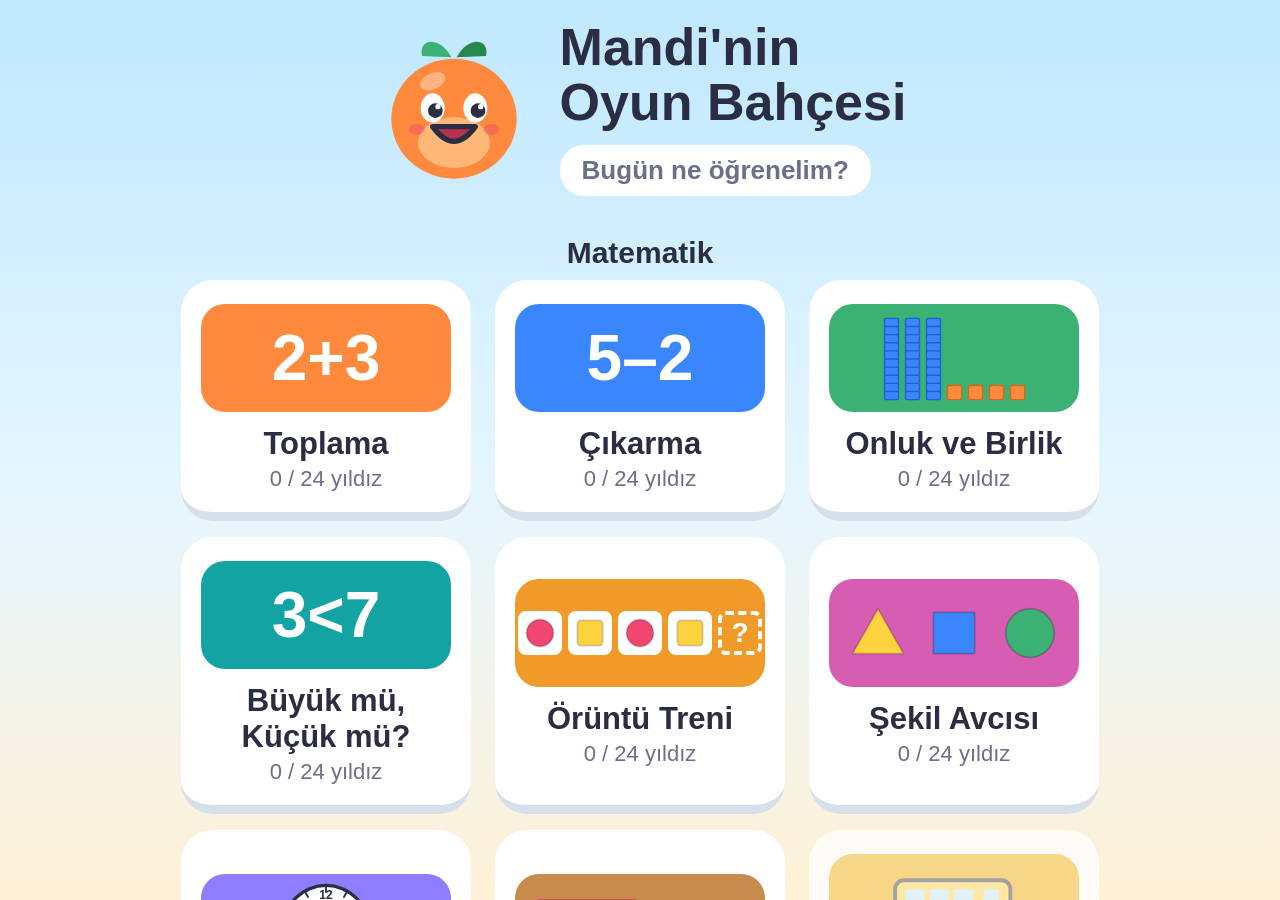
==== commit 24ef5005: "Trafik Kahramanı: yaya ışığı sahneye sığdı; soru havuzları genişledi (12 ışık, 9 yaya, 20 sahne, 10 " ====
--- a/public/index.html
+++ b/public/index.html
@@ -325,7 +325,7 @@
           <li><strong>Yaya ışığı:</strong> beklemek mi, bakıp yürüyerek geçmek mi?</li>
           <li><strong>Doğru mu?</strong> Sokaktaki bir resme bakıp davranışın doğru ya da yanlış olduğuna karar verme (yaya geçidi, kaldırım, yolda top oynamak).</li>
           <li><strong>Karşıya geçiş:</strong> kısa sorular (nereden geçeriz, önce nereye bakarız, servisten nasıl ineriz).</li>
-          <li><strong>Levhalar:</strong> yaya geçidi, okul geçidi, dur, bisiklet yolu, ışıklı kavşak ve girilmez levhaları.</li>
+          <li><strong>Levhalar:</strong> yaya geçidi, okul geçidi, dur, bisiklet yolu, ışıklı kavşak, girilmez, park yeri, hastane, yaya giremez ve otobüs durağı levhaları; levhanın adını bulma ya da adı verilen levhayı seçme.</li>
           <li><strong>Hangisi güvenli?</strong> Üç resimden güvenli davranışı seçme.</li>
           <li><strong>Arabada:</strong> emniyet kemeri, arka koltuk ve bisiklette kask.</li>
           <li><strong>Şampiyon:</strong> hepsi karışık.</li>
--- a/public/style.css
+++ b/public/style.css
@@ -914,3 +914,5 @@
 .portrait .bus-tray { width: 11rem; }
 .portrait .bus-q { -webkit-flex-direction: column; flex-direction: column; }
 .portrait .bus-money { margin: .3rem 0 0; }
+.ch.pic.tsopt { border-radius: 1.4rem; padding: .5rem; margin: 0 1rem; }
+.ch.pic.tsopt .tsign { width: 100%; height: 100%; }
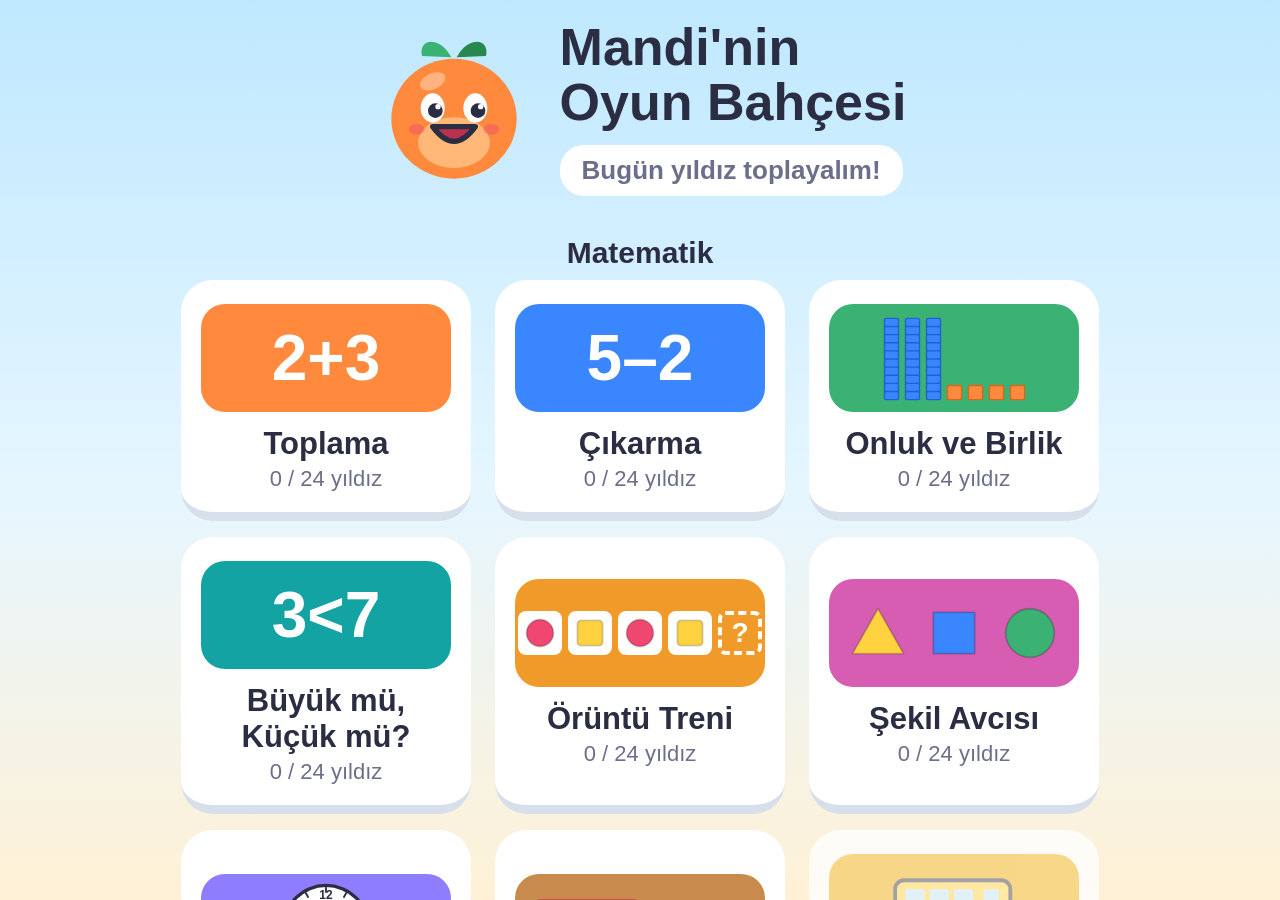
==== commit 19cc4255: "Mangala: seviyeler kilitsiz ve sırasız (Kolay, Orta, Zor, İki kişi), oyuna uygun sonuç yazısı, isiml" ====
--- a/public/index.html
+++ b/public/index.html
@@ -27,8 +27,8 @@
 <meta name="viewport" content="width=device-width, initial-scale=1, maximum-scale=1, user-scalable=no">
 <meta name="theme-color" content="#ff8a3d">
 <meta name="mobile-web-app-capable" content="yes">
-<title>Mandi'nin Oyun Bahçesi – 1. Sınıf Eğitici Oyunlar: Toplama, Çıkarma, Saat, Hece, Trafik</title>
-<meta name="description" content="1. sınıf çocuklar için ücretsiz, reklamsız eğitici oyunlar: toplama, çıkarma, onluk ve birlik, sayı karşılaştırma, örüntüler, geometrik şekiller, saat, paralarımız, Hece Treni ile heceleme ve Trafik Kahramanı ile trafik güvenliği. Bir kez açın, internetsiz oynayın.">
+<title>Mandi'nin Oyun Bahçesi – 1. Sınıf Eğitici Oyunlar: Toplama, Çıkarma, Saat, Hece, Trafik, Mangala</title>
+<meta name="description" content="1. sınıf çocuklar için ücretsiz, reklamsız eğitici oyunlar: toplama, çıkarma, onluk ve birlik, sayı karşılaştırma, örüntüler, geometrik şekiller, saat, paralarımız, Hece Treni ile heceleme Trafik Kahramanı ile trafik güvenliği ve Mangala. Bir kez açın, internetsiz oynayın.">
 <meta name="robots" content="index, follow, max-image-preview:large">
 <link rel="canonical" href="https://mandi.etka.org/">
 <link rel="manifest" href="manifest.json">
@@ -56,10 +56,10 @@
   "@context": "https://schema.org",
   "@type": ["WebApplication", "LearningResource"],
   "name": "Mandi'nin Oyun Bahçesi – 1. Sınıf Eğitici Oyunlar",
-  "alternateName": ["Mandi Toplama Oyunu", "Mandi Çıkarma Oyunu", "Mandi Onluk ve Birlik Oyunu", "Mandi Saat Okuma Oyunu", "Büyük mü Küçük mü", "Örüntü Treni", "Şekil Avcısı", "Bakkal Mandi", "Mandi Otobüsü", "Hece Treni", "Trafik Kahramanı"],
+  "alternateName": ["Mandi Toplama Oyunu", "Mandi Çıkarma Oyunu", "Mandi Onluk ve Birlik Oyunu", "Mandi Saat Okuma Oyunu", "Büyük mü Küçük mü", "Örüntü Treni", "Şekil Avcısı", "Bakkal Mandi", "Mandi Otobüsü", "Hece Treni", "Trafik Kahramanı", "Mangala", "Mangala oyunu çocuk"],
   "url": "https://mandi.etka.org/",
   "image": "https://mandi.etka.org/og.jpg",
-  "description": "1. sınıf çocuklar için ücretsiz, reklamsız ve internetsiz çalışan eğitici oyunlar. Matematikte her biri 8 seviyeli sekiz oyun: 20'ye kadar toplama, 20'ye kadar onluk bozmadan çıkarma, 100'e kadar onluk ve birlik (basamak değeri), sayı karşılaştırma (çok-az, büyük-küçük, >, <, =), örüntüler ve ritmik sayma, geometrik şekiller (üçgen, kare, dikdörtgen, daire), tam/yarım saat okuma ve paralarımız (20 liraya kadar sayma, ödeme, para üstü): nesnelerle sayma, sayı doğrusu, onluk kutu, onluk çubukları, akrep ve yelkovanı çevirerek saat kurma. Türkçede Hece Treni: heceleri vagonlara dizerek kelime kurma, eksik heceyi bulma, hece sayma ve okuduğunu resimle eşleştirme. Mandi Otobüsü: otobüsü durağa sürüp bilet parası toplama, yolcu sayma ve para üstü verme. Hayat Bilgisinde Trafik Kahramanı: trafik ve yaya ışıkları, yaya geçidi, kaldırım, emniyet kemeri, kask ve trafik levhaları.",
+  "description": "1. sınıf çocuklar için ücretsiz, reklamsız ve internetsiz çalışan eğitici oyunlar. Matematikte her biri 8 seviyeli sekiz oyun: 20'ye kadar toplama, 20'ye kadar onluk bozmadan çıkarma, 100'e kadar onluk ve birlik (basamak değeri), sayı karşılaştırma (çok-az, büyük-küçük, >, <, =), örüntüler ve ritmik sayma, geometrik şekiller (üçgen, kare, dikdörtgen, daire), tam/yarım saat okuma ve paralarımız (20 liraya kadar sayma, ödeme, para üstü): nesnelerle sayma, sayı doğrusu, onluk kutu, onluk çubukları, akrep ve yelkovanı çevirerek saat kurma. Türkçede Hece Treni: heceleri vagonlara dizerek kelime kurma, eksik heceyi bulma, hece sayma ve okuduğunu resimle eşleştirme. Mandi Otobüsü: otobüsü durağa sürüp bilet parası toplama, yolcu sayma ve para üstü verme. Hayat Bilgisinde Trafik Kahramanı: trafik ve yaya ışıkları, yaya geçidi, kaldırım, emniyet kemeri, kask ve trafik levhaları. Akıl Oyunlarında Mangala: geleneksel Türk zekâ oyunu, Mandi'ye karşı ya da iki kişi.",
   "inLanguage": "tr",
   "applicationCategory": "EducationalApplication",
   "applicationSubCategory": "Matematik",
@@ -70,9 +70,9 @@
   "learningResourceType": "Eğitsel oyun",
   "educationalLevel": "İlkokul 1. sınıf",
   "typicalAgeRange": "6-9",
-  "teaches": ["Toplama işlemi", "20'ye kadar toplama", "Sayı doğrusunda toplama", "Onluk kutu ile toplama", "Eksik toplananı bulma", "Çıkarma işlemi", "20'ye kadar onluk bozmadan çıkarma", "Sayı doğrusunda geriye sayarak çıkarma", "Eksik çıkanı bulma", "100'e kadar sayılar", "Onluk ve birlik (basamak değeri)", "Onluk çubukları ve birlik küpleriyle sayı oluşturma", "Çokluk ve azlık karşılaştırma", "Büyük, küçük, eşit işaretleri (>, <, =)", "100'e kadar sayıları karşılaştırma", "Renk ve şekil örüntüleri", "Ritmik sayma (2'şer, 5'er, 10'ar)", "Sayı örüntüleri", "Üçgen, kare, dikdörtgen ve daireyi tanıma", "Köşe ve kenar sayma", "Nesnelerin şekillerini tanıma", "Paralarımızı tanıma ve sayma", "Alışverişte tam para ödeme", "Para üstü hesaplama", "Para üstünü sayarak verme", "Binen ve inen yolcularla toplama ve çıkarma", "Tam ve yarım saatleri okuma", "Akrep ve yelkovanla saat kurma", "Dijital ve analog saati eşleştirme", "Heceleme", "Hecelerden kelime oluşturma", "Kelimedeki hece sayısını bulma", "Okuduğunu resimle eşleştirme", "Trafik ışıklarının anlamı", "Yaya ışığı ve yaya geçidi", "Güvenli karşıya geçme (sola, sağa, sola bakma)", "Emniyet kemeri ve arka koltuk", "Bisiklette kask kullanımı", "Temel trafik levhaları"],
+  "teaches": ["Toplama işlemi", "20'ye kadar toplama", "Sayı doğrusunda toplama", "Onluk kutu ile toplama", "Eksik toplananı bulma", "Çıkarma işlemi", "20'ye kadar onluk bozmadan çıkarma", "Sayı doğrusunda geriye sayarak çıkarma", "Eksik çıkanı bulma", "100'e kadar sayılar", "Onluk ve birlik (basamak değeri)", "Onluk çubukları ve birlik küpleriyle sayı oluşturma", "Çokluk ve azlık karşılaştırma", "Büyük, küçük, eşit işaretleri (>, <, =)", "100'e kadar sayıları karşılaştırma", "Renk ve şekil örüntüleri", "Ritmik sayma (2'şer, 5'er, 10'ar)", "Sayı örüntüleri", "Üçgen, kare, dikdörtgen ve daireyi tanıma", "Köşe ve kenar sayma", "Nesnelerin şekillerini tanıma", "Paralarımızı tanıma ve sayma", "Alışverişte tam para ödeme", "Para üstü hesaplama", "Para üstünü sayarak verme", "Binen ve inen yolcularla toplama ve çıkarma", "Tam ve yarım saatleri okuma", "Akrep ve yelkovanla saat kurma", "Dijital ve analog saati eşleştirme", "Heceleme", "Hecelerden kelime oluşturma", "Kelimedeki hece sayısını bulma", "Okuduğunu resimle eşleştirme", "Trafik ışıklarının anlamı", "Yaya ışığı ve yaya geçidi", "Güvenli karşıya geçme (sola, sağa, sola bakma)", "Emniyet kemeri ve arka koltuk", "Bisiklette kask kullanımı", "Temel trafik levhaları", "Mangala oynama", "Strateji ve ileriyi düşünme", "Tek ve çift sayılar"],
   "audience": { "@type": "EducationalAudience", "educationalRole": "student" },
-  "featureList": ["İnternet olmadan çalışır", "Reklam yok", "Hesap ve kişisel veri gerekmez", "On oyunda 8'er seviye, yıldız ödülleri", "Nesnelere dokunarak sayma"]
+  "featureList": ["İnternet olmadan çalışır", "Reklam yok", "Hesap ve kişisel veri gerekmez", "On iki oyun, seviyeler ve yıldız ödülleri", "Nesnelere dokunarak sayma"]
 }
 </script>
 
@@ -166,7 +166,7 @@
     <div class="about">
       <article>
         <h2>1. sınıf için eğitici oyunlar: ücretsiz, reklamsız, internetsiz</h2>
-        <p><strong>Mandi'nin Oyun Bahçesi</strong>, 6-9 yaş çocuklar için öğrenmeyi oyunlaştıran bir oyun bahçesidir. Matematik bölümündeki sekiz oyun 1. sınıfın temel konularını adım adım çalıştırır: 20'ye kadar <strong>toplama</strong> ve <strong>çıkarma</strong>, 100'e kadar <strong>onluk ve birlik</strong>, sayıları <strong>karşılaştırma</strong>, <strong>örüntüler</strong> ve ritmik sayma, <strong>geometrik şekiller</strong>, tam ve yarım <strong>saat</strong> okuma ve <strong>paralarımız</strong>. Bakkal Mandi'de yıldız toplayan çocuklar için <strong>Mandi Otobüsü</strong> açılır: otobüsü durağa sürer, bilet parası toplar, yolcuları sayar ve para üstü verir. Türkçe bölümündeki <strong>Hece Treni</strong> ilk okuma-yazma dönemindeki heceleme becerisini çalıştırır. Hayat Bilgisi bölümündeki <strong>Trafik Kahramanı</strong> trafikte güvenliği öğretir. Yeni oyunlar eklenmeye devam ediyor. Rehber karakter Mandi adında bir mandalinadır: doğru cevapta sevinir, yanlış cevapta çocukla birlikte sayar.</p>
+        <p><strong>Mandi'nin Oyun Bahçesi</strong>, 6-9 yaş çocuklar için öğrenmeyi oyunlaştıran bir oyun bahçesidir. Matematik bölümündeki sekiz oyun 1. sınıfın temel konularını adım adım çalıştırır: 20'ye kadar <strong>toplama</strong> ve <strong>çıkarma</strong>, 100'e kadar <strong>onluk ve birlik</strong>, sayıları <strong>karşılaştırma</strong>, <strong>örüntüler</strong> ve ritmik sayma, <strong>geometrik şekiller</strong>, tam ve yarım <strong>saat</strong> okuma ve <strong>paralarımız</strong>. Bakkal Mandi'de yıldız toplayan çocuklar için <strong>Mandi Otobüsü</strong> açılır: otobüsü durağa sürer, bilet parası toplar, yolcuları sayar ve para üstü verir. Türkçe bölümündeki <strong>Hece Treni</strong> ilk okuma-yazma dönemindeki heceleme becerisini çalıştırır. Hayat Bilgisi bölümündeki <strong>Trafik Kahramanı</strong> trafikte güvenliği öğretir. Akıl Oyunları bölümünde geleneksel Türk zekâ oyunu <strong>Mangala</strong> var: Mandi'ye karşı ya da iki kişi oynanır. Yeni oyunlar eklenmeye devam ediyor. Rehber karakter Mandi adında bir mandalinadır: doğru cevapta sevinir, yanlış cevapta çocukla birlikte sayar.</p>
 
         <h2>Nasıl oynanır?</h2>
         <p>Her seviye 8 sorudan oluşur. Çocuk üç büyük cevaptan birine dokunur. Nesnelere dokunarak tek tek sayabilir; yanlış cevapta Mandi nesneleri birlikte numaralar. Seviye sonunda 1-3 yıldız kazanılır ve bir sonraki seviye açılır. Süre baskısı yoktur.</p>
@@ -331,6 +331,16 @@
           <li><strong>Şampiyon:</strong> hepsi karışık.</li>
         </ol>
         <p>Her cevaptan sonra kısa bir açıklama cümlesi gösterilir; çocuk kuralı nedeniyle birlikte öğrenir.</p>
+
+        <h3>Mangala: 4 seviye</h3>
+        <p>Geleneksel Türk zekâ oyunu; Akıl ve Zekâ Oyunları turnuva kurallarıyla oynanır. Her oyuncunun 6 kuyusu ve bir hazinesi vardır, her kuyuda 4 taş bulunur.</p>
+        <ol>
+          <li><strong>Kolay Mandi:</strong> ipuçlu. Bir tur daha kazandıran kuyular yıldızla, taş aldıran kuyular artıyla gösterilir.</li>
+          <li><strong>Orta Mandi</strong> ve <strong>Zor Mandi:</strong> daha ileriyi düşünen rakip.</li>
+          <li><strong>İki kişi:</strong> aynı tablette iki çocuk (Mavi ve Turuncu).</li>
+        </ol>
+        <p>Kurallar: Bir kuyudaki taşların hepsi alınır; ilki aynı kuyuya, diğerleri sağa doğru birer birer bırakılır (kuyuda tek taş varsa yandaki kuyuya geçer). Son taş kendi hazinene düşerse bir tur daha oynarsın. Son taş rakibin kuyusundaki taşları çift yaparsa o taşların hepsini alırsın. Son taş kendi boş kuyuna düşerse, o taşı ve karşıdaki kuyunun taşlarını alırsın. Kuyularındaki taşları ilk bitiren, rakibin kuyularında kalan taşları da alır. Hazinesinde çok taş olan kazanır.</p>
+        <p>Çocuk taşları sayarak son taşın nereye düşeceğini tahmin eder ve tek-çift sayıları kullanır. Seviyeler kilitsizdir, istenen zorluk ya da iki kişilik oyun doğrudan seçilir. Mandi'yi yenince 2, 10 taş farkla yenince 3 yıldız; berabere ya da kayıpta 1 yıldız.</p>
 
         <p class="about-cta"><button class="btn btn-go" data-go="home">Oyunlara git</button></p>
       </article>
--- a/public/style.css
+++ b/public/style.css
@@ -916,3 +916,89 @@
 .portrait .bus-money { margin: .3rem 0 0; }
 .ch.pic.tsopt { border-radius: 1.4rem; padding: .5rem; margin: 0 1rem; }
 .ch.pic.tsopt .tsign { width: 100%; height: 100%; }
+.bv-scenery { position: absolute; left: 0; top: 1.2rem; width: 100rem; height: 5rem; }
+.bv-scenery svg { display: block; width: 100%; height: 100%; }
+.bv-wheel { position: absolute; width: 2rem; height: 2rem; top: 4.6rem; }
+.bv-wheel.bw0 { left: 2.4rem; }
+.bv-wheel.bw1 { left: 11.2rem; }
+.bv-wheel svg { display: block; width: 100%; height: 100%; }
+.bv-route .rb { left: 0; }
+
+/* ---------- Mangala ---------- */
+.game-icon .mg-ico { display: block; width: 6.6rem; height: 3.9rem; margin: .9rem auto 0; }
+.mg-stage { padding-top: .5rem; }
+.mg-board {
+  display: -webkit-flex; display: flex;
+  -webkit-align-items: center; align-items: center;
+  background: #e0a66b; border-radius: 2.4rem; padding: 1.2rem .9rem;
+  border: .35rem solid #a0662f; border-bottom-width: .7rem;
+  -webkit-flex: none; flex: none;
+}
+.mg-rows { margin: 0 .5rem; }
+.mg-row { display: -webkit-flex; display: flex; }
+.mg-row.top { margin-bottom: 2.4rem; }
+.mg-pit, .mg-store { position: relative; padding: 0; color: #2b2d42; }
+.mg-pit {
+  width: 5.6rem; height: 5.6rem; margin: 0 .25rem; border-radius: 50%;
+  background: #8b5a2b; border: .3rem solid #7a4a1f;
+}
+.mg-store {
+  width: 5.4rem; height: 14.2rem; border-radius: 2.7rem;
+  background: #8b5a2b; border: .3rem solid #7a4a1f; overflow: hidden;
+}
+.mg-st i {
+  position: absolute; width: 16%; height: 16%; border-radius: 50%;
+  border-bottom: .12rem solid rgba(0,0,0,.25);
+}
+.mg-store .mg-st { position: absolute; left: .45rem; right: .45rem; top: 2.6rem; bottom: 2.2rem; line-height: 0; text-align: center; }
+.mg-store .mg-st i { position: static; display: inline-block; width: .85rem; height: .85rem; margin: .06rem; }
+.mg-cnt {
+  position: absolute; left: 50%; width: 2.4rem; margin-left: -1.2rem; height: 1.7rem; line-height: 1.7rem;
+  background: #fff; border-radius: .9rem; font-size: 1.15rem; font-weight: 900; text-align: center; color: #2b2d42;
+}
+.mg-row.top .mg-cnt { top: -2.25rem; }
+.mg-row.bot .mg-cnt { bottom: -2.25rem; }
+.mg-store .mg-cnt { top: .5rem; font-size: 1.35rem; width: 3rem; margin-left: -1.5rem; }
+.mg-store em { position: absolute; left: 0; right: 0; bottom: .45rem; font-style: normal; font-size: .95rem; font-weight: 900; color: #fff; text-align: center; }
+.mg-store.s0 { background: #2f6fd6; border-color: #1f4f9e; }
+.mg-store.s1 { background: #e8742b; border-color: #b85a1d; }
+.mg-hint { position: absolute; right: -.5rem; top: -.5rem; width: 1.9rem; height: 1.9rem; border-radius: 50%; display: none;
+  font-size: 1.3rem; line-height: 1.9rem; font-weight: 900; text-align: center; }
+.mg-hint.extra { display: block; background: #ffd23f; color: #2b2d42; }
+.mg-hint.extra { background: #ffd23f url("data:image/svg+xml;charset=utf8,%3Csvg xmlns='http://www.w3.org/2000/svg' viewBox='0 0 20 20'%3E%3Cpath d='M10 1.5l2.6 5.4 5.9.8-4.3 4.1 1 5.8L10 14.8l-5.2 2.8 1-5.8L1.5 7.7l5.9-.8z' fill='%232b2d42'/%3E%3C/svg%3E") no-repeat center; background-size: 70% 70%; }
+.mg-hint.cap { display: block; background: #3bb273; color: #fff; }
+.mg-hint.cap:after { content: '+'; }
+.mg-row.bot .mg-hint { top: auto; bottom: -.5rem; }
+/* sıralar her zaman sahibinin renginde; sırası gelen sıra parlak */
+.mg-pit.p0 { border-color: #5f86c4; }
+.mg-pit.p1 { border-color: #c4834f; }
+.mg-board.turn0 .mg-pit.p0 { border-color: #3a86ff; background: #9a6533; }
+.mg-board.turn1 .mg-pit.p1 { border-color: #ff8a3d; background: #9a6533; }
+.mg-board.over .mg-pit { border-color: #7a4a1f; background: #8b5a2b; }
+.mg-pit.drop, .mg-store.drop { -webkit-animation: mgDrop .25s ease-out; animation: mgDrop .25s ease-out; }
+.mg-pit.lift, .mg-pit.pick { -webkit-animation: mgLift .4s ease-out; animation: mgLift .4s ease-out; }
+.mg-pit.grab { -webkit-animation: mgGrab .6s ease-out; animation: mgGrab .6s ease-out; }
+.mg-pit.shake { -webkit-animation: shake .4s; animation: shake .4s; }
+@-webkit-keyframes mgDrop { 0% { -webkit-transform: scale(1); } 50% { -webkit-transform: scale(1.1); } 100% { -webkit-transform: scale(1); } }
+@keyframes mgDrop { 0% { transform: scale(1); } 50% { transform: scale(1.1); } 100% { transform: scale(1); } }
+@-webkit-keyframes mgLift { 0% { -webkit-transform: translateY(0); } 40% { -webkit-transform: translateY(-.6rem); } 100% { -webkit-transform: translateY(0); } }
+@keyframes mgLift { 0% { transform: translateY(0); } 40% { transform: translateY(-.6rem); } 100% { transform: translateY(0); } }
+@-webkit-keyframes mgGrab { 0%, 100% { opacity: 1; } 30%, 70% { opacity: .35; } }
+@keyframes mgGrab { 0%, 100% { opacity: 1; } 30%, 70% { opacity: .35; } }
+.mg-turn { display: -webkit-flex; display: flex; -webkit-align-items: center; align-items: center; -webkit-justify-content: center; justify-content: center; margin-top: .6rem; }
+.mg-chip { width: 8.4rem; padding: .4rem 0; border-radius: 1.3rem; background: #fff; text-align: center; border-bottom: .35rem solid #d7dfea; opacity: .6; }
+.mg-chip b { display: block; font-size: 1.1rem; color: #2b2d42; }
+.mg-chip span { display: block; font-size: 2rem; font-weight: 900; line-height: 1.1; }
+.mg-chip.p0 span { color: #2f6fd6; }
+.mg-chip.p1 span { color: #e8742b; }
+.mg-chip.on { opacity: 1; }
+.mg-chip.p0.on { background: #dbe9ff; border-bottom-color: #3a86ff; }
+.mg-chip.p1.on { background: #ffe6d4; border-bottom-color: #ff8a3d; }
+.mg-msg { width: 20rem; margin: 0 1rem; font-size: 1.4rem; font-weight: 900; color: #2b2d42; text-align: center; line-height: 1.25; }
+.portrait .mg-board { padding: 1rem .5rem; border-radius: 1.8rem; }
+.portrait .mg-rows { margin: 0 .3rem; }
+.portrait .mg-pit { width: 4.2rem; height: 4.2rem; margin: 0 .15rem; border-width: .22rem; }
+.portrait .mg-store { width: 4rem; height: 11.6rem; }
+.portrait .mg-store .mg-st i { width: .7rem; height: .7rem; }
+.portrait .mg-msg { width: 14rem; font-size: 1.2rem; }
+.portrait .mg-chip { width: 7rem; }
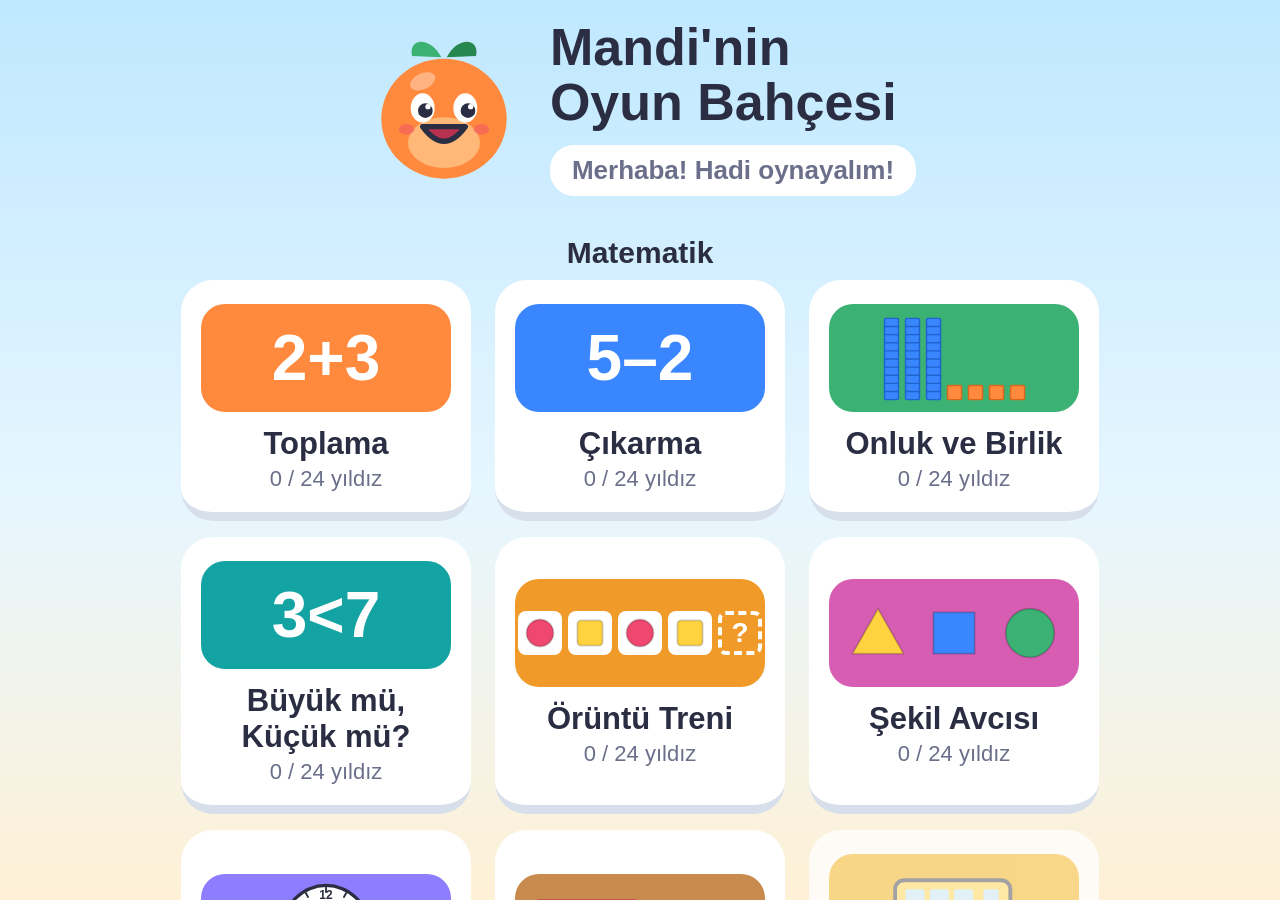
==== commit 0c232895: "Satranç Okulu (chess.js, Akıl Oyunları): 12 sıralı seviye, küçük tahtadan tam tahtaya; kural motoru " ====
--- a/public/index.html
+++ b/public/index.html
@@ -27,8 +27,8 @@
 <meta name="viewport" content="width=device-width, initial-scale=1, maximum-scale=1, user-scalable=no">
 <meta name="theme-color" content="#ff8a3d">
 <meta name="mobile-web-app-capable" content="yes">
-<title>Mandi'nin Oyun Bahçesi – 1. Sınıf Eğitici Oyunlar: Toplama, Çıkarma, Saat, Hece, Trafik, Mangala</title>
-<meta name="description" content="1. sınıf çocuklar için ücretsiz, reklamsız eğitici oyunlar: toplama, çıkarma, onluk ve birlik, sayı karşılaştırma, örüntüler, geometrik şekiller, saat, paralarımız, Hece Treni ile heceleme Trafik Kahramanı ile trafik güvenliği ve Mangala. Bir kez açın, internetsiz oynayın.">
+<title>Mandi'nin Oyun Bahçesi – 1. Sınıf Eğitici Oyunlar: Toplama, Çıkarma, Saat, Hece, Trafik, Satranç, Mangala</title>
+<meta name="description" content="1. sınıf çocuklar için ücretsiz, reklamsız eğitici oyunlar: toplama, çıkarma, onluk ve birlik, sayı karşılaştırma, örüntüler, geometrik şekiller, saat, paralarımız, Hece Treni ile heceleme Trafik Kahramanı ile trafik güvenliği, Satranç Okulu ve Mangala. Bir kez açın, internetsiz oynayın.">
 <meta name="robots" content="index, follow, max-image-preview:large">
 <link rel="canonical" href="https://mandi.etka.org/">
 <link rel="manifest" href="manifest.json">
@@ -56,10 +56,10 @@
   "@context": "https://schema.org",
   "@type": ["WebApplication", "LearningResource"],
   "name": "Mandi'nin Oyun Bahçesi – 1. Sınıf Eğitici Oyunlar",
-  "alternateName": ["Mandi Toplama Oyunu", "Mandi Çıkarma Oyunu", "Mandi Onluk ve Birlik Oyunu", "Mandi Saat Okuma Oyunu", "Büyük mü Küçük mü", "Örüntü Treni", "Şekil Avcısı", "Bakkal Mandi", "Mandi Otobüsü", "Hece Treni", "Trafik Kahramanı", "Mangala", "Mangala oyunu çocuk"],
+  "alternateName": ["Mandi Toplama Oyunu", "Mandi Çıkarma Oyunu", "Mandi Onluk ve Birlik Oyunu", "Mandi Saat Okuma Oyunu", "Büyük mü Küçük mü", "Örüntü Treni", "Şekil Avcısı", "Bakkal Mandi", "Mandi Otobüsü", "Hece Treni", "Trafik Kahramanı", "Satranç Okulu", "Çocuklar için satranç öğren", "Mangala", "Mangala oyunu çocuk"],
   "url": "https://mandi.etka.org/",
   "image": "https://mandi.etka.org/og.jpg",
-  "description": "1. sınıf çocuklar için ücretsiz, reklamsız ve internetsiz çalışan eğitici oyunlar. Matematikte her biri 8 seviyeli sekiz oyun: 20'ye kadar toplama, 20'ye kadar onluk bozmadan çıkarma, 100'e kadar onluk ve birlik (basamak değeri), sayı karşılaştırma (çok-az, büyük-küçük, >, <, =), örüntüler ve ritmik sayma, geometrik şekiller (üçgen, kare, dikdörtgen, daire), tam/yarım saat okuma ve paralarımız (20 liraya kadar sayma, ödeme, para üstü): nesnelerle sayma, sayı doğrusu, onluk kutu, onluk çubukları, akrep ve yelkovanı çevirerek saat kurma. Türkçede Hece Treni: heceleri vagonlara dizerek kelime kurma, eksik heceyi bulma, hece sayma ve okuduğunu resimle eşleştirme. Mandi Otobüsü: otobüsü durağa sürüp bilet parası toplama, yolcu sayma ve para üstü verme. Hayat Bilgisinde Trafik Kahramanı: trafik ve yaya ışıkları, yaya geçidi, kaldırım, emniyet kemeri, kask ve trafik levhaları. Akıl Oyunlarında Mangala: geleneksel Türk zekâ oyunu, Mandi'ye karşı ya da iki kişi.",
+  "description": "1. sınıf çocuklar için ücretsiz, reklamsız ve internetsiz çalışan eğitici oyunlar. Matematikte her biri 8 seviyeli sekiz oyun: 20'ye kadar toplama, 20'ye kadar onluk bozmadan çıkarma, 100'e kadar onluk ve birlik (basamak değeri), sayı karşılaştırma (çok-az, büyük-küçük, >, <, =), örüntüler ve ritmik sayma, geometrik şekiller (üçgen, kare, dikdörtgen, daire), tam/yarım saat okuma ve paralarımız (20 liraya kadar sayma, ödeme, para üstü): nesnelerle sayma, sayı doğrusu, onluk kutu, onluk çubukları, akrep ve yelkovanı çevirerek saat kurma. Türkçede Hece Treni: heceleri vagonlara dizerek kelime kurma, eksik heceyi bulma, hece sayma ve okuduğunu resimle eşleştirme. Mandi Otobüsü: otobüsü durağa sürüp bilet parası toplama, yolcu sayma ve para üstü verme. Hayat Bilgisinde Trafik Kahramanı: trafik ve yaya ışıkları, yaya geçidi, kaldırım, emniyet kemeri, kask ve trafik levhaları. Akıl Oyunlarında Satranç Okulu: taşların hareketlerini küçük tahtalarda adım adım, sonra taş yeme, şah çekme, rok, terfi ve tam tahtada mat; ve Mangala: geleneksel Türk zekâ oyunu, Mandi'ye karşı ya da iki kişi.",
   "inLanguage": "tr",
   "applicationCategory": "EducationalApplication",
   "applicationSubCategory": "Matematik",
@@ -70,9 +70,9 @@
   "learningResourceType": "Eğitsel oyun",
   "educationalLevel": "İlkokul 1. sınıf",
   "typicalAgeRange": "6-9",
-  "teaches": ["Toplama işlemi", "20'ye kadar toplama", "Sayı doğrusunda toplama", "Onluk kutu ile toplama", "Eksik toplananı bulma", "Çıkarma işlemi", "20'ye kadar onluk bozmadan çıkarma", "Sayı doğrusunda geriye sayarak çıkarma", "Eksik çıkanı bulma", "100'e kadar sayılar", "Onluk ve birlik (basamak değeri)", "Onluk çubukları ve birlik küpleriyle sayı oluşturma", "Çokluk ve azlık karşılaştırma", "Büyük, küçük, eşit işaretleri (>, <, =)", "100'e kadar sayıları karşılaştırma", "Renk ve şekil örüntüleri", "Ritmik sayma (2'şer, 5'er, 10'ar)", "Sayı örüntüleri", "Üçgen, kare, dikdörtgen ve daireyi tanıma", "Köşe ve kenar sayma", "Nesnelerin şekillerini tanıma", "Paralarımızı tanıma ve sayma", "Alışverişte tam para ödeme", "Para üstü hesaplama", "Para üstünü sayarak verme", "Binen ve inen yolcularla toplama ve çıkarma", "Tam ve yarım saatleri okuma", "Akrep ve yelkovanla saat kurma", "Dijital ve analog saati eşleştirme", "Heceleme", "Hecelerden kelime oluşturma", "Kelimedeki hece sayısını bulma", "Okuduğunu resimle eşleştirme", "Trafik ışıklarının anlamı", "Yaya ışığı ve yaya geçidi", "Güvenli karşıya geçme (sola, sağa, sola bakma)", "Emniyet kemeri ve arka koltuk", "Bisiklette kask kullanımı", "Temel trafik levhaları", "Mangala oynama", "Strateji ve ileriyi düşünme", "Tek ve çift sayılar"],
+  "teaches": ["Toplama işlemi", "20'ye kadar toplama", "Sayı doğrusunda toplama", "Onluk kutu ile toplama", "Eksik toplananı bulma", "Çıkarma işlemi", "20'ye kadar onluk bozmadan çıkarma", "Sayı doğrusunda geriye sayarak çıkarma", "Eksik çıkanı bulma", "100'e kadar sayılar", "Onluk ve birlik (basamak değeri)", "Onluk çubukları ve birlik küpleriyle sayı oluşturma", "Çokluk ve azlık karşılaştırma", "Büyük, küçük, eşit işaretleri (>, <, =)", "100'e kadar sayıları karşılaştırma", "Renk ve şekil örüntüleri", "Ritmik sayma (2'şer, 5'er, 10'ar)", "Sayı örüntüleri", "Üçgen, kare, dikdörtgen ve daireyi tanıma", "Köşe ve kenar sayma", "Nesnelerin şekillerini tanıma", "Paralarımızı tanıma ve sayma", "Alışverişte tam para ödeme", "Para üstü hesaplama", "Para üstünü sayarak verme", "Binen ve inen yolcularla toplama ve çıkarma", "Tam ve yarım saatleri okuma", "Akrep ve yelkovanla saat kurma", "Dijital ve analog saati eşleştirme", "Heceleme", "Hecelerden kelime oluşturma", "Kelimedeki hece sayısını bulma", "Okuduğunu resimle eşleştirme", "Trafik ışıklarının anlamı", "Yaya ışığı ve yaya geçidi", "Güvenli karşıya geçme (sola, sağa, sola bakma)", "Emniyet kemeri ve arka koltuk", "Bisiklette kask kullanımı", "Temel trafik levhaları", "Mangala oynama", "Strateji ve ileriyi düşünme", "Tek ve çift sayılar", "Satranç taşlarının hareketleri", "Satranç kuralları: şah, mat, rok, terfi, geçerken alma", "Satranç tahtası dizilişi"],
   "audience": { "@type": "EducationalAudience", "educationalRole": "student" },
-  "featureList": ["İnternet olmadan çalışır", "Reklam yok", "Hesap ve kişisel veri gerekmez", "On iki oyun, seviyeler ve yıldız ödülleri", "Nesnelere dokunarak sayma"]
+  "featureList": ["İnternet olmadan çalışır", "Reklam yok", "Hesap ve kişisel veri gerekmez", "On üç oyun, seviyeler ve yıldız ödülleri", "Nesnelere dokunarak sayma"]
 }
 </script>
 
@@ -166,7 +166,7 @@
     <div class="about">
       <article>
         <h2>1. sınıf için eğitici oyunlar: ücretsiz, reklamsız, internetsiz</h2>
-        <p><strong>Mandi'nin Oyun Bahçesi</strong>, 6-9 yaş çocuklar için öğrenmeyi oyunlaştıran bir oyun bahçesidir. Matematik bölümündeki sekiz oyun 1. sınıfın temel konularını adım adım çalıştırır: 20'ye kadar <strong>toplama</strong> ve <strong>çıkarma</strong>, 100'e kadar <strong>onluk ve birlik</strong>, sayıları <strong>karşılaştırma</strong>, <strong>örüntüler</strong> ve ritmik sayma, <strong>geometrik şekiller</strong>, tam ve yarım <strong>saat</strong> okuma ve <strong>paralarımız</strong>. Bakkal Mandi'de yıldız toplayan çocuklar için <strong>Mandi Otobüsü</strong> açılır: otobüsü durağa sürer, bilet parası toplar, yolcuları sayar ve para üstü verir. Türkçe bölümündeki <strong>Hece Treni</strong> ilk okuma-yazma dönemindeki heceleme becerisini çalıştırır. Hayat Bilgisi bölümündeki <strong>Trafik Kahramanı</strong> trafikte güvenliği öğretir. Akıl Oyunları bölümünde geleneksel Türk zekâ oyunu <strong>Mangala</strong> var: Mandi'ye karşı ya da iki kişi oynanır. Yeni oyunlar eklenmeye devam ediyor. Rehber karakter Mandi adında bir mandalinadır: doğru cevapta sevinir, yanlış cevapta çocukla birlikte sayar.</p>
+        <p><strong>Mandi'nin Oyun Bahçesi</strong>, 6-9 yaş çocuklar için öğrenmeyi oyunlaştıran bir oyun bahçesidir. Matematik bölümündeki sekiz oyun 1. sınıfın temel konularını adım adım çalıştırır: 20'ye kadar <strong>toplama</strong> ve <strong>çıkarma</strong>, 100'e kadar <strong>onluk ve birlik</strong>, sayıları <strong>karşılaştırma</strong>, <strong>örüntüler</strong> ve ritmik sayma, <strong>geometrik şekiller</strong>, tam ve yarım <strong>saat</strong> okuma ve <strong>paralarımız</strong>. Bakkal Mandi'de yıldız toplayan çocuklar için <strong>Mandi Otobüsü</strong> açılır: otobüsü durağa sürer, bilet parası toplar, yolcuları sayar ve para üstü verir. Türkçe bölümündeki <strong>Hece Treni</strong> ilk okuma-yazma dönemindeki heceleme becerisini çalıştırır. Hayat Bilgisi bölümündeki <strong>Trafik Kahramanı</strong> trafikte güvenliği öğretir. Akıl Oyunları bölümünde satranç taşlarını ve kurallarını adım adım öğreten <strong>Satranç Okulu</strong> ile geleneksel Türk zekâ oyunu <strong>Mangala</strong> var: Mandi'ye karşı ya da iki kişi oynanır. Yeni oyunlar eklenmeye devam ediyor. Rehber karakter Mandi adında bir mandalinadır: doğru cevapta sevinir, yanlış cevapta çocukla birlikte sayar.</p>
 
         <h2>Nasıl oynanır?</h2>
         <p>Her seviye 8 sorudan oluşur. Çocuk üç büyük cevaptan birine dokunur. Nesnelere dokunarak tek tek sayabilir; yanlış cevapta Mandi nesneleri birlikte numaralar. Seviye sonunda 1-3 yıldız kazanılır ve bir sonraki seviye açılır. Süre baskısı yoktur.</p>
@@ -331,6 +331,24 @@
           <li><strong>Şampiyon:</strong> hepsi karışık.</li>
         </ol>
         <p>Her cevaptan sonra kısa bir açıklama cümlesi gösterilir; çocuk kuralı nedeniyle birlikte öğrenir.</p>
+
+        <h3>Satranç Okulu: 12 seviye</h3>
+        <p>Satrancı rakipsiz, alıştırmayla öğreten bir eğitim oyunudur; bilgisayara ya da arkadaşa karşı oyun yoktur. İlk seviyeler küçük tahtada (5×5) tek taşla başlar. Her taşın seviyesinde çocuk önce taşın gidebileceği kareleri bulur, sonra taşı oynatıp yıldız toplar.</p>
+        <ol>
+          <li><strong>Kale:</strong> düz gider.</li>
+          <li><strong>Fil:</strong> çapraz gider, hep aynı renk karede kalır.</li>
+          <li><strong>Vezir:</strong> hem düz hem çapraz gider.</li>
+          <li><strong>Şah:</strong> her yöne bir kare gider.</li>
+          <li><strong>At:</strong> L çizer, taşların üstünden atlar.</li>
+          <li><strong>Piyon:</strong> ileri gider, ilk hamlede iki kare; çapraz yer.</li>
+          <li><strong>Engeller:</strong> birden çok taş; kendi taşının üstünden geçilmez; yıldıza hangi taş gider?</li>
+          <li><strong>Taş yeme:</strong> hangi siyah taşlar yenebilir; siyah piyonların hepsini yeme bulmacaları.</li>
+          <li><strong>Şah çekme:</strong> şaha saldıran taşı bulma, şahı güvenli kareye kaçırma, şah çekme.</li>
+          <li><strong>Özel hamleler:</strong> piyon terfisi, rok (ne zaman yapılamaz?), geçerken alma.</li>
+          <li><strong>Tam tahta:</strong> taşların başlangıç dizilişi (a-h, 1-8 kare adlarıyla).</li>
+          <li><strong>Şampiyon:</strong> tam tahtada karışık görevler ve tek hamlede mat bulmacaları.</li>
+        </ol>
+        <p>Yanlış dokunuşta taşın kuralı yazılır ve gidebildiği kareler gösterilir. Seviyeler sırayla açılır.</p>
 
         <h3>Mangala: 4 seviye</h3>
         <p>Geleneksel Türk zekâ oyunu; Akıl ve Zekâ Oyunları turnuva kurallarıyla oynanır. Her oyuncunun 6 kuyusu ve bir hazinesi vardır, her kuyuda 4 taş bulunur.</p>
--- a/public/style.css
+++ b/public/style.css
@@ -1002,3 +1002,58 @@
 .portrait .mg-store .mg-st i { width: .7rem; height: .7rem; }
 .portrait .mg-msg { width: 14rem; font-size: 1.2rem; }
 .portrait .mg-chip { width: 7rem; }
+
+/* ---------- Satranç Okulu ---------- */
+.game-icon .cs-ico { display: block; width: 6.6rem; height: 3.7rem; margin: 1rem auto 0; border-radius: .3rem; }
+.cs-stage { padding-top: .3rem; }
+.cs-row { display: -webkit-flex; display: flex; -webkit-align-items: center; align-items: center; -webkit-justify-content: center; justify-content: center; }
+.cs-wrap { position: relative; -webkit-flex: none; flex: none; padding: .35rem; background: #7a5230; border-radius: .8rem; }
+.cs-wrap.lab { padding: .35rem .35rem 1.35rem 1.35rem; }
+.cs-board { position: relative; overflow: hidden; border-radius: .3rem; }
+.cs-board .sq { position: absolute; }
+.sq.l { background: #f0d9b5; }
+.sq.d { background: #b58863; }
+.sq .mk { position: absolute; left: 0; top: 0; width: 100%; height: 100%; display: block; }
+.sq .cstar { position: absolute; left: 15%; top: 15%; width: 70%; height: 70%; }
+.sq .dot { position: absolute; left: 32%; top: 32%; width: 36%; height: 36%; border-radius: 50%; background: #3bb273; border: .15rem solid #fff; }
+.sq.hint:after { content: ''; position: absolute; left: 38%; top: 38%; width: 24%; height: 24%; border-radius: 50%; background: rgba(43,45,66,.35); }
+.sq.sel { background: #ffe680; }
+.sq.hl { background: #ffd23f; }
+.sq.ok { background: #a8e6c0; }
+.sq.chk { background: #ff8fa3; }
+.sq.bad { -webkit-animation: csBad .5s ease-out; animation: csBad .5s ease-out; }
+@-webkit-keyframes csBad { 0%, 100% { opacity: 1; } 40% { opacity: .2; } }
+@keyframes csBad { 0%, 100% { opacity: 1; } 40% { opacity: .2; } }
+.sq .ghost { position: absolute; left: 0; top: 0; width: 100%; height: 100%; opacity: .3; }
+.sq .ghost .cpc { width: 100%; height: 100%; }
+.cs-pcs { position: absolute; left: 0; top: 0; width: 0; height: 0; pointer-events: none; }
+.cs-pcs .pc { position: absolute; left: 0; top: 0; -webkit-transition: -webkit-transform .28s ease-out, opacity .25s; transition: transform .28s ease-out, opacity .25s; }
+.cs-pcs .pc.gone { opacity: 0; }
+.cpc { display: block; width: 100%; height: 100%; }
+.cs-burst { position: absolute; pointer-events: none; }
+.cs-files { position: absolute; left: 1.35rem; bottom: .05rem; height: 1.2rem; }
+.cs-files span, .cs-ranks span { position: absolute; text-align: center; color: #f0d9b5; font-size: .8rem; font-weight: 900; }
+.cs-ranks { position: absolute; left: 0; top: .35rem; width: 1.35rem; }
+.cs-ranks span { left: 0; width: 1.35rem; }
+.cs-side { width: 17rem; margin-left: 1.6rem; text-align: center; }
+.cs-ask { font-size: 1.55rem; font-weight: 900; color: #2b2d42; line-height: 1.25; }
+.cs-cnt { margin-top: .5rem; font-size: 1.3rem; font-weight: 900; color: #3a86ff; min-height: 1.6rem; }
+.cs-note { margin-top: .5rem; font-size: 1.1rem; font-weight: 700; color: #2b2d42; line-height: 1.3; padding: .5rem .8rem; border-radius: 1rem; opacity: 0; }
+.cs-note.show { opacity: 1; background: #fff3c4; -webkit-animation: say .3s ease-out; animation: say .3s ease-out; }
+.cs-note.show.ok { background: #c9f2da; }
+.ch.pic.cspc { background: #fff; border-bottom-color: #d7dfea; width: 7.4rem; height: 7.4rem; border-radius: 1.4rem; padding: .3rem .6rem 0; color: #2b2d42; }
+.ch.pic.cspc .cpc { width: 4.6rem; height: 4.6rem; margin: 0 auto; }
+.ch.pic.cspc span { display: block; font-size: 1rem; font-weight: 900; }
+.ch.pic.cspc.right { background: #c9f2da; }
+.portrait .cs-row { -webkit-flex-direction: column; flex-direction: column; }
+.portrait .cs-side { margin: 1rem 0 0; width: 30rem; }
+
+/* 8'den çok seviyeli oyunlar (Satranç Okulu): küçük kartlar, iki sıra */
+.levels { overflow-y: auto; -webkit-overflow-scrolling: touch; }
+.levels.many .lvl { width: 9.4rem; height: 9.4rem; margin: .5rem .3rem; border-radius: 1.2rem; }
+.levels.many .lvl-num { width: 3.2rem; height: 3.2rem; line-height: 3.2rem; font-size: 1.7rem; margin-bottom: .3rem; }
+.levels.many .lvl.locked .lvl-num svg { width: 1.7rem; height: 1.7rem; margin-top: .75rem; }
+.levels.many .lvl-name { font-size: 1.05rem; }
+.levels.many .lvl-sub { font-size: .8rem; line-height: 1.1; padding: 0 .3rem; text-align: center; }
+.levels.many .lvl-stars { margin-top: .3rem; }
+.levels.many .lvl-stars svg { width: 1.3rem; height: 1.3rem; }
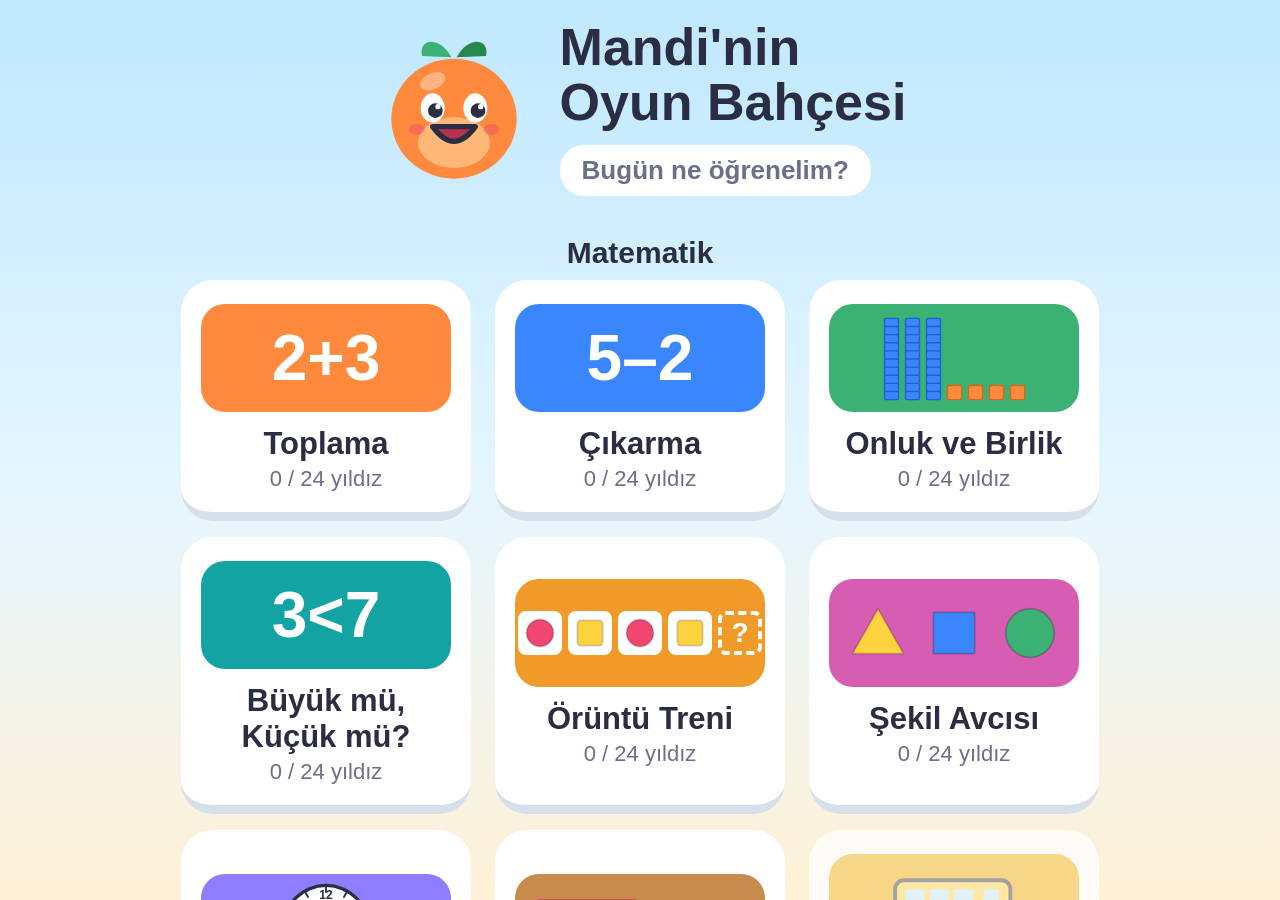
==== commit e6e2b51c: "Ebeveyn sayfası: 'Bize yazın' bölümü ve mandi@etka.org; gizlilik notu, JSON-LD publisher e-postası, " ====
--- a/public/index.html
+++ b/public/index.html
@@ -66,6 +66,7 @@
   "operatingSystem": "Android, iOS, Windows, macOS, Linux (web tarayıcısı)",
   "browserRequirements": "Yeni cihazların neredeyse tamamında çalışır. Denenen eski cihazlar: iPad 3 (iOS 9.3.5 Safari, internetsiz dahil), Samsung Galaxy Tab 3 Lite (Android 4.2 Chrome)",
   "isAccessibleForFree": true,
+  "publisher": { "@type": "Organization", "name": "Mandi'nin Oyun Bahçesi", "email": "mandi@etka.org", "url": "https://mandi.etka.org/" },
   "offers": { "@type": "Offer", "price": "0", "priceCurrency": "TRY" },
   "learningResourceType": "Eğitsel oyun",
   "educationalLevel": "İlkokul 1. sınıf",
@@ -190,10 +191,15 @@
         <p>Oyun akıllı tahtada, sınıf tabletlerinde veya öğrencilerin evdeki cihazlarında açılabilir; kurulum, hesap ya da öğrenci bilgisi gerekmez. Bir kez açıldıktan sonra okul internetinin kesik olduğu anlarda da çalışır. Her cihaz kendi ilerlemesini ayrı tutar. Seviyeler sırayla açıldığı için her oyun, konuyu somuttan (nesneler, onluk kutu, onluk çubukları) soyuta (yalnızca sayılar) doğru ilerleyen bir pekiştirme etkinliği olarak kullanılabilir.</p>
 
         <h2>Gizlilik</h2>
-        <p>Reklam, üyelik, uygulama içi satın alma ve takip kodu yoktur. Kişisel veri toplanmaz; yalnızca kazanılan yıldızlar cihazın kendi tarayıcısında saklanır.</p>
+        <p>Reklam, üyelik, uygulama içi satın alma ve takip kodu yoktur. Kişisel veri toplanmaz; yalnızca kazanılan yıldızlar cihazın kendi tarayıcısında saklanır. Bize e-posta ile yazdığınızda adresiniz yalnızca size cevap vermek için kullanılır.</p>
+
+        <h2 id="iletisim">Bize yazın</h2>
+        <p>Mandi'nin Oyun Bahçesi, öğretmenlerin ve velilerin görüşleriyle büyüyor. Bir oyunla ilgili geri bildiriminizi, yeni oyun ya da konu isteğinizi, sınıfta kullanım deneyiminizi veya karşılaştığınız bir hatayı bize yazabilirsiniz:</p>
+        <p class="about-mail"><a href="mailto:mandi@etka.org?subject=Mandi%27nin%20Oyun%20Bah%C3%A7esi">mandi@etka.org</a></p>
+        <p>Bir sorun bildiriyorsanız kullandığınız cihazı ve ana sayfanın en altındaki sürüm yazısına dokununca çıkan satırı da eklerseniz sorunu daha hızlı çözebiliriz. Lütfen çocuklarla ilgili kişisel bilgi göndermeyin.</p>
 
         <h2 class="about-sep">Oyunlar ve seviyeler</h2>
-        <p>Her oyun 8 seviyeden oluşur; seviyeler sırayla açılır.</p>
+        <p>Oyunların çoğu 8 seviyeden oluşur ve seviyeler sırayla açılır.</p>
 
         <h3>Toplama oyunu: 8 seviye</h3>
         <ol>
--- a/public/style.css
+++ b/public/style.css
@@ -1057,3 +1057,5 @@
 .levels.many .lvl-sub { font-size: .8rem; line-height: 1.1; padding: 0 .3rem; text-align: center; }
 .levels.many .lvl-stars { margin-top: .3rem; }
 .levels.many .lvl-stars svg { width: 1.3rem; height: 1.3rem; }
+.about-mail { text-align: center; margin: .2rem 0 .8rem; }
+.about-mail a { display: inline-block; font-size: 1.35rem; font-weight: 900; color: #fff; background: #3a86ff; border-radius: 1.2rem; border-bottom: .3rem solid #1f63cf; padding: .55rem 1.4rem; text-decoration: none; }
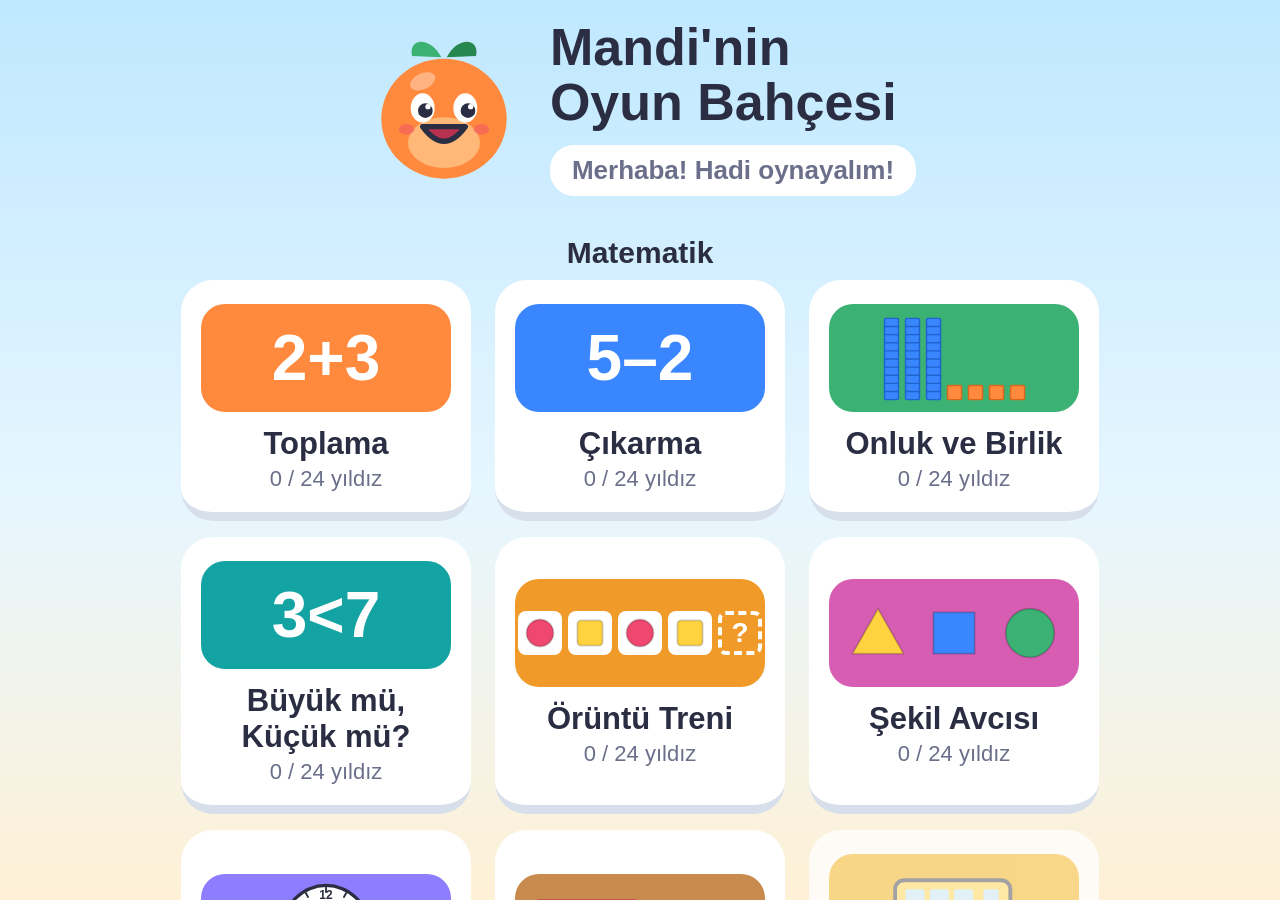
==== commit 6319998e: "Satranç: her yeni taş ve kural önce tanıtımla başlar (Mandi örnek hamleleri oynar; Tekrar izle / Baş" ====
--- a/public/index.html
+++ b/public/index.html
@@ -195,7 +195,7 @@
 
         <h2 id="iletisim">Bize yazın</h2>
         <p>Mandi'nin Oyun Bahçesi, öğretmenlerin ve velilerin görüşleriyle büyüyor. Bir oyunla ilgili geri bildiriminizi, yeni oyun ya da konu isteğinizi, sınıfta kullanım deneyiminizi veya karşılaştığınız bir hatayı bize yazabilirsiniz:</p>
-        <p class="about-mail"><a href="mailto:mandi@etka.org?subject=Mandi%27nin%20Oyun%20Bah%C3%A7esi">mandi@etka.org</a></p>
+        <!--email_off--><p class="about-mail"><a href="mailto:mandi@etka.org?subject=Mandi%27nin%20Oyun%20Bah%C3%A7esi">mandi@etka.org</a></p><!--/email_off-->
         <p>Bir sorun bildiriyorsanız kullandığınız cihazı ve ana sayfanın en altındaki sürüm yazısına dokununca çıkan satırı da eklerseniz sorunu daha hızlı çözebiliriz. Lütfen çocuklarla ilgili kişisel bilgi göndermeyin.</p>
 
         <h2 class="about-sep">Oyunlar ve seviyeler</h2>
@@ -339,7 +339,7 @@
         <p>Her cevaptan sonra kısa bir açıklama cümlesi gösterilir; çocuk kuralı nedeniyle birlikte öğrenir.</p>
 
         <h3>Satranç Okulu: 12 seviye</h3>
-        <p>Satrancı rakipsiz, alıştırmayla öğreten bir eğitim oyunudur; bilgisayara ya da arkadaşa karşı oyun yoktur. İlk seviyeler küçük tahtada (5×5) tek taşla başlar. Her taşın seviyesinde çocuk önce taşın gidebileceği kareleri bulur, sonra taşı oynatıp yıldız toplar.</p>
+        <p>Satrancı rakipsiz, alıştırmayla öğreten bir eğitim oyunudur; bilgisayara ya da arkadaşa karşı oyun yoktur. İlk seviyeler küçük tahtada (5×5) tek taşla başlar. Her yeni taş ve kural önce kısa bir tanıtımla başlar: Mandi taşı gösterir, örnek hamleleri tek tek oynar ("İleri gider… Sağa gider…"); çocuk "Başla!" deyince alıştırmalar gelir. Alıştırmalarda çocuk önce taşın gidebileceği kareleri bulur, sonra taşı oynatıp yıldız toplar.</p>
         <ol>
           <li><strong>Kale:</strong> düz gider.</li>
           <li><strong>Fil:</strong> çapraz gider, hep aynı renk karede kalır.</li>
--- a/public/style.css
+++ b/public/style.css
@@ -1059,3 +1059,10 @@
 .levels.many .lvl-stars svg { width: 1.3rem; height: 1.3rem; }
 .about-mail { text-align: center; margin: .2rem 0 .8rem; }
 .about-mail a { display: inline-block; font-size: 1.35rem; font-weight: 900; color: #fff; background: #3a86ff; border-radius: 1.2rem; border-bottom: .3rem solid #1f63cf; padding: .55rem 1.4rem; text-decoration: none; }
+/* Satranç tanıtımı */
+.cs-board.slow .cs-pcs .pc { -webkit-transition-duration: .65s; transition-duration: .65s; }
+.sq.path { background: #b9e3ff; }
+.sq.d.path { background: #8cc8f0; }
+.ch.word.cs-go { background: #3bb273; border-bottom-color: #26874f; min-width: 11rem; }
+.ch.word.cs-again { background: #8e7dff; border-bottom-color: #6a57e0; }
+.ch.cs-pulse { -webkit-animation: pedalPulse 1s ease-in-out 3; animation: pedalPulse 1s ease-in-out 3; }
